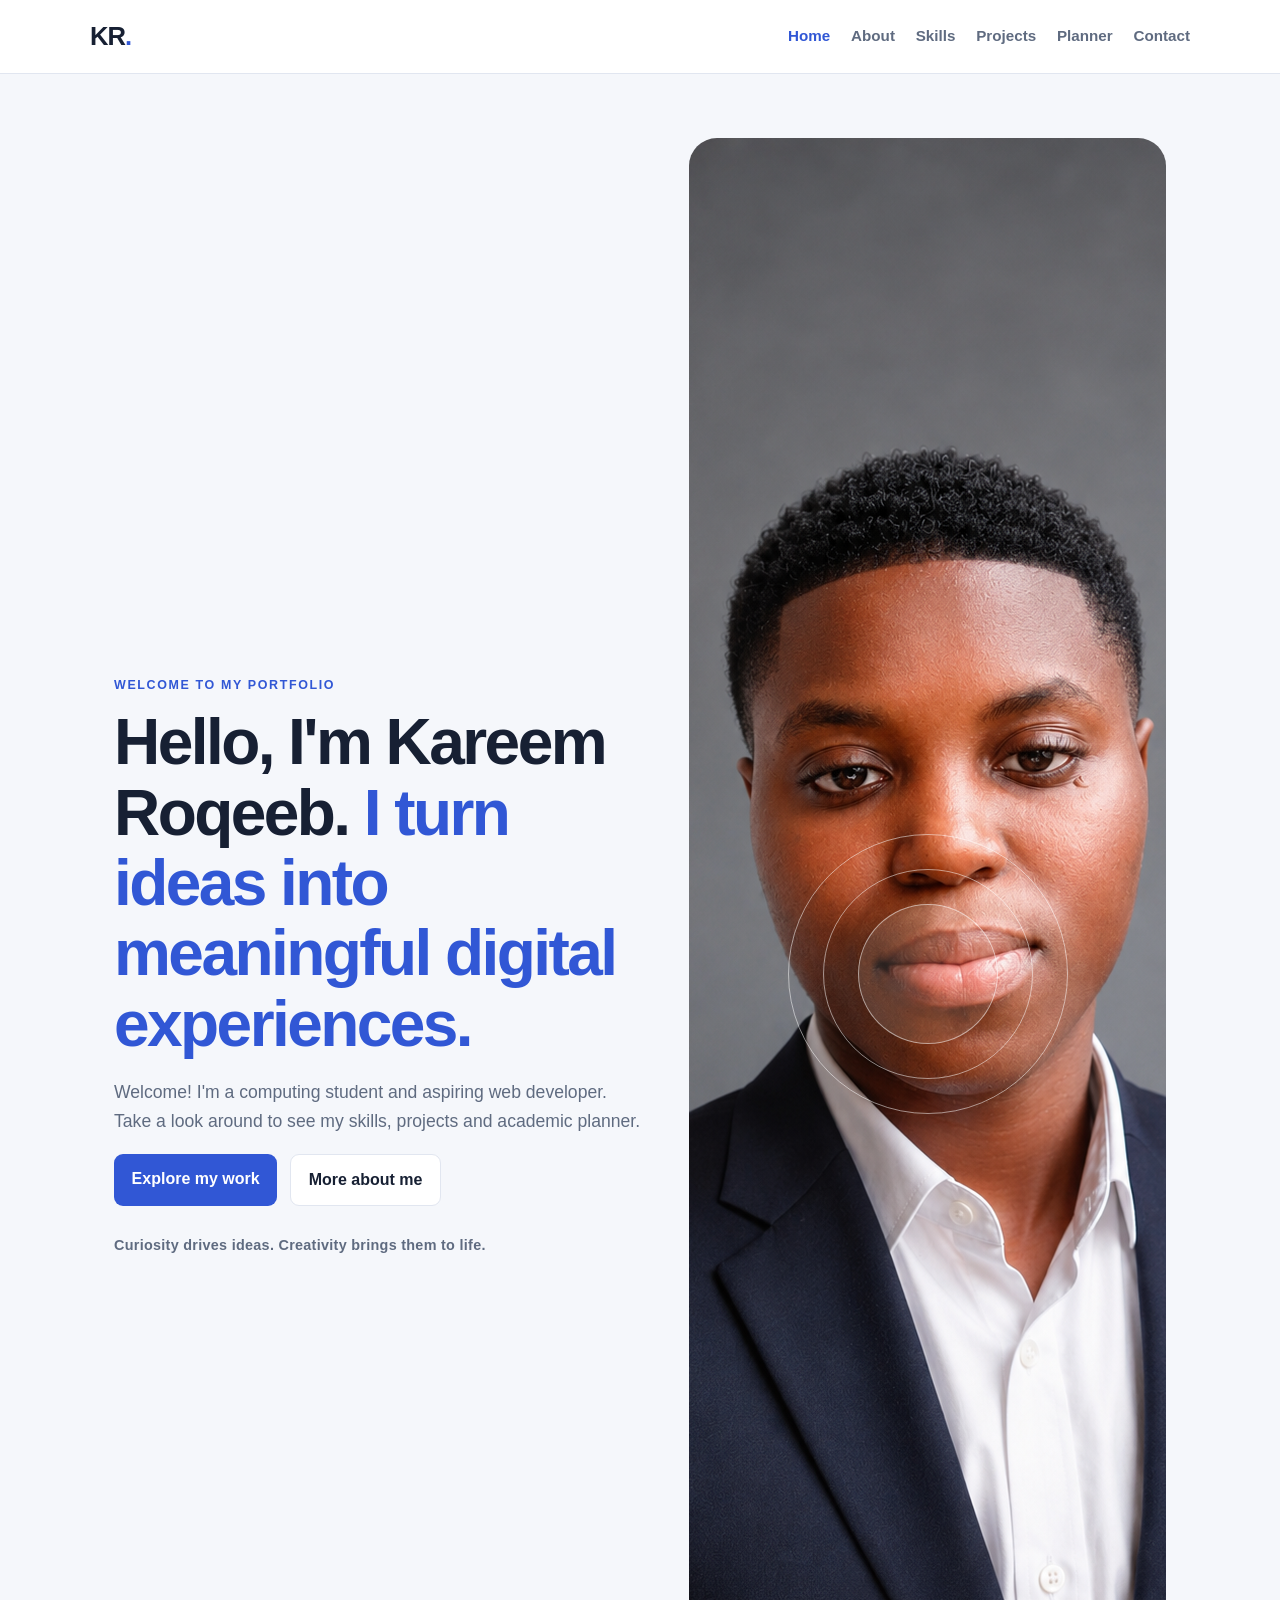
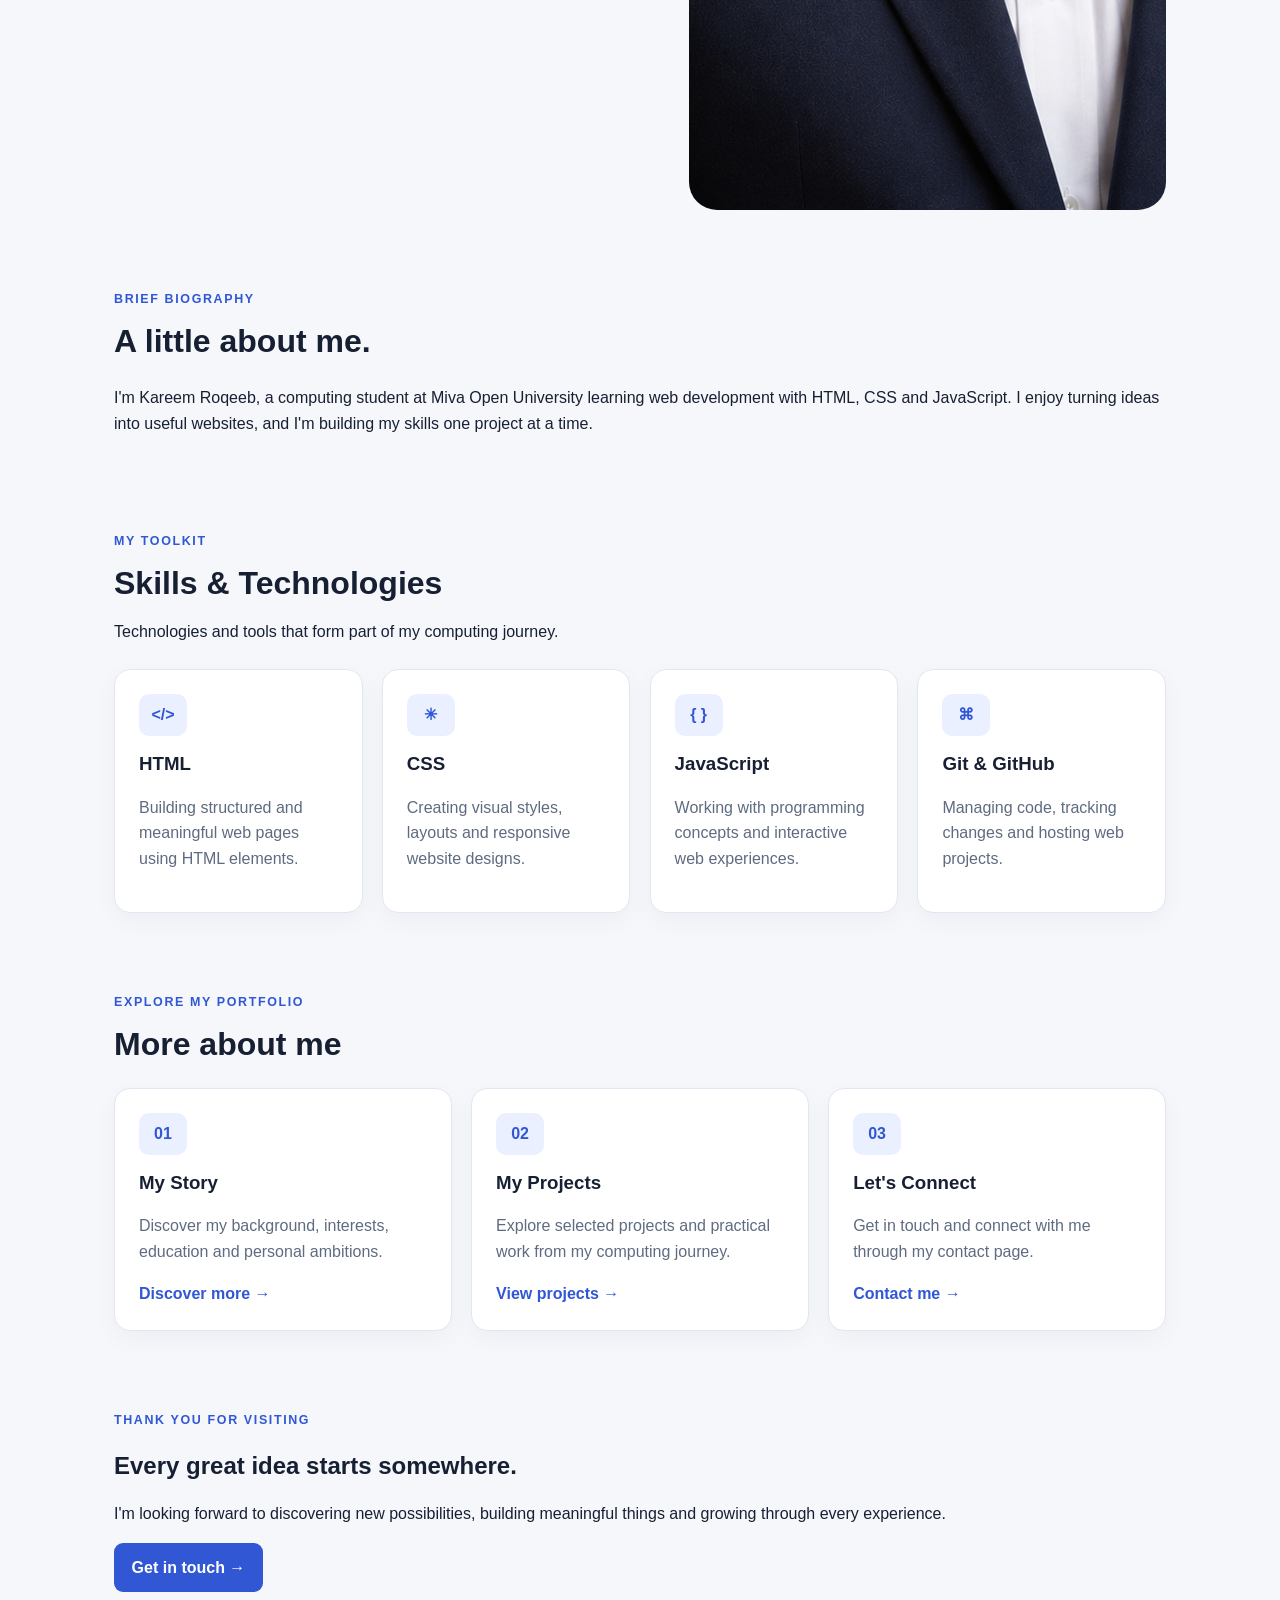
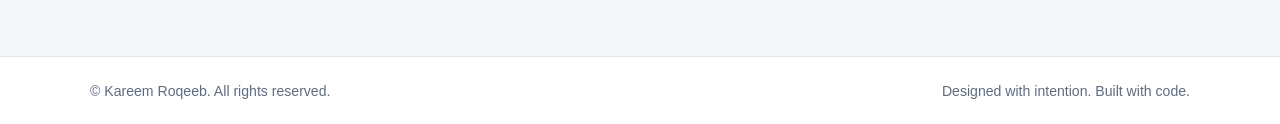
==== index.html @ 52f28220 "Update index.html" ====
<!DOCTYPE html>
<html lang="en">
<head>
  <meta charset="UTF-8">
  <meta name="viewport" content="width=device-width, initial-scale=1.0">

  <meta name="description" content="The personal portfolio of Kareem Roqeeb, a computing student and aspiring web developer.">

  <title>Kareem Roqeeb | Web Developer Portfolio</title>

  <link rel="stylesheet" href="styles.css">
  <script src="script.js" defer></script>
</head>

<body>

  <!-- HEADER -->
  <header class="site-header">
    <a class="logo" href="index.html">KR<span>.</span></a>

    <button class="menu-toggle"
      aria-label="Toggle navigation"
      aria-expanded="false">
      ☰
    </button>

    <nav class="nav-links" aria-label="Main navigation">
      <a class="active" href="index.html">Home</a>
      <a href="about.html">About</a>
      <a href="#skills">Skills</a>
      <a href="projects.html">Projects</a>
      <a href="planner.html">Planner</a>
      <a href="contact.html">Contact</a>
    </nav>
  </header>


  <main>

    <!-- HERO SECTION: name, photo, welcome message -->
    <section class="hero">

      <div class="hero-content">
        <p class="eyebrow">WELCOME TO MY PORTFOLIO</p>

        <h1>
          Hello, I'm Kareem Roqeeb.
          <span>I turn ideas into meaningful digital experiences.</span>
        </h1>

        <p class="hero-copy">
          Welcome! I'm a computing student and aspiring web developer.
          Take a look around to see my skills, projects and academic planner.
        </p>

        <div class="button-row">
          <a class="button primary" href="projects.html">
            Explore my work
          </a>

          <a class="button secondary" href="about.html">
            More about me
          </a>
        </div>

        <p class="hero-tagline">
          Curiosity drives ideas. Creativity brings them to life.
        </p>
      </div>

      <div class="hero-visual">
        <div class="visual-circle circle-one" aria-hidden="true"></div>
        <div class="visual-circle circle-two" aria-hidden="true"></div>
        <div class="visual-circle circle-three" aria-hidden="true"></div>

        <img class="hero-photo" src="profile.png"
             alt="Portrait of Kareem Roqeeb">
      </div>

    </section>


    <!-- BRIEF BIOGRAPHY -->
    <section class="section introduction" id="bio">
      <div class="section-heading">
        <p class="eyebrow">BRIEF BIOGRAPHY</p>
        <h2>A little about me.</h2>
      </div>

      <p class="intro-copy">
        I'm Kareem Roqeeb, a computing student at Miva Open University
        learning web development with HTML, CSS and JavaScript. I enjoy
        turning ideas into useful websites, and I'm building my skills
        one project at a time.
      </p>
    </section>


    <!-- SKILLS SECTION -->
    <section class="section" id="skills">

      <div class="section-heading">
        <p class="eyebrow">MY TOOLKIT</p>
        <h2>Skills &amp; Technologies</h2>
        <p>
          Technologies and tools that form part of my
          computing journey.
        </p>
      </div>

      <div class="card-grid">

        <article class="card skill-card">
          <div class="card-icon">&lt;/&gt;</div>
          <h3>HTML</h3>
          <p>
            Building structured and meaningful web pages
            using HTML elements.
          </p>
        </article>

        <article class="card skill-card">
          <div class="card-icon">✳</div>
          <h3>CSS</h3>
          <p>
            Creating visual styles, layouts and responsive
            website designs.
          </p>
        </article>

        <article class="card skill-card">
          <div class="card-icon">{ }</div>
          <h3>JavaScript</h3>
          <p>
            Working with programming concepts and
            interactive web experiences.
          </p>
        </article>

        <article class="card skill-card">
          <div class="card-icon">⌘</div>
          <h3>Git &amp; GitHub</h3>
          <p>
            Managing code, tracking changes and
            hosting web projects.
          </p>
        </article>

      </div>

    </section>


    <!-- EXPLORE SECTION -->
    <section class="section">

      <div class="section-heading">
        <p class="eyebrow">EXPLORE MY PORTFOLIO</p>
        <h2>More about me</h2>
      </div>

      <div class="card-grid">

        <article class="card">
          <div class="card-icon">01</div>
          <h3>My Story</h3>
          <p>
            Discover my background, interests, education
            and personal ambitions.
          </p>
          <a class="text-link" href="about.html">
            Discover more →
          </a>
        </article>

        <article class="card">
          <div class="card-icon">02</div>
          <h3>My Projects</h3>
          <p>
            Explore selected projects and practical work
            from my computing journey.
          </p>
          <a class="text-link" href="projects.html">
            View projects →
          </a>
        </article>

        <article class="card">
          <div class="card-icon">03</div>
          <h3>Let's Connect</h3>
          <p>
            Get in touch and connect with me through
            my contact page.
          </p>
          <a class="text-link" href="contact.html">
            Contact me →
          </a>
        </article>

      </div>

    </section>


    <!-- CALL TO ACTION -->
    <section class="section closing-section">
      <p class="eyebrow">THANK YOU FOR VISITING</p>
      <h2>Every great idea starts somewhere.</h2>
      <p>
        I'm looking forward to discovering new possibilities,
        building meaningful things and growing through every experience.
      </p>

      <a class="button primary" href="contact.html">
        Get in touch →
      </a>
    </section>

  </main>


  <!-- FOOTER -->
  <footer class="site-footer">
    <p>
      © <span class="year"></span> Kareem Roqeeb.
      All rights reserved.
    </p>

    <p>Designed with intention. Built with code.</p>
  </footer>

</body>
</html>
---- styles.css ----
/* =================================
   COLOUR SETTINGS
================================= */

:root {
  --background: #f5f7fb;
  --surface: #ffffff;
  --text: #172033;
  --muted: #5f6b80;
  --accent: #3157d5;
  --accent-dark: #2342aa;
  --border: #e1e6f0;
  --soft-blue: #eaf0ff;
}

/* =================================
   GENERAL SETTINGS
================================= */

* {
  box-sizing: border-box;
}

html {
  scroll-behavior: smooth;
}

body {
  margin: 0;
  font-family: Arial, Helvetica, sans-serif;
  color: var(--text);
  background: var(--background);
  line-height: 1.6;
}

a {
  color: inherit;
}

/* =================================
   HEADER AND NAVIGATION
================================= */

.site-header {
  display: flex;
  align-items: center;
  justify-content: space-between;
  gap: 1rem;
  padding: 1rem max(5%, calc((100% - 1100px) / 2));
  background: var(--surface);
  border-bottom: 1px solid var(--border);
}

.logo {
  font-size: 1.6rem;
  font-weight: 800;
  text-decoration: none;
  letter-spacing: -1px;
}

.logo span,
.hero h1 span,
.about-hero h1 span,
.page-intro h1 span {
  color: var(--accent);
}
.nav-links {
  display: flex;
  gap: 1.3rem;
  align-items: center;
}

.nav-links a {
  text-decoration: none;
  color: var(--muted);
  font-weight: 700;
  font-size: .95rem;
}

.nav-links a:hover,
.nav-links a.active {
  color: var(--accent);
}

.menu-toggle {
  display: none;
  border: 1px solid var(--border);
  border-radius: 8px;
  background: white;
  padding: .45rem .7rem;
  font-size: 1.2rem;
}

/* =================================
   HEADINGS AND INTRODUCTIONS
================================= */

.hero,
.page-intro {
  max-width: 1100px;
  margin: 0 auto;
  padding: 5rem 1.5rem 3.5rem;
}

.hero {
  min-height: 560px;
  display: grid;
  grid-template-columns: 1.05fr 0.95fr;
  align-items: center;
  gap: 3rem;
  padding-top: 4rem;
  padding-bottom: 4rem;
}

.hero-content {
  max-width: 590px;
}

.hero h1 {
  max-width: 650px;
}

.eyebrow {
  color: var(--accent);
  font-weight: 800;
  letter-spacing: .13em;
  font-size: .78rem;
  margin: 0 0 .7rem;
}

h1 {
  font-size: clamp(2.3rem, 6vw, 4rem);
  line-height: 1.1;
  letter-spacing: -.04em;
  margin: 0 0 1.2rem;
}

h2 {
  line-height: 1.25;
}

.hero-copy,
.page-intro > p:last-child {
  color: var(--muted);
  max-width: 650px;
  font-size: 1.1rem;
}

.hero-tagline {
  margin-top: 1.8rem;
  color: var(--muted);
  font-size: .9rem;
  font-weight: 700;
  letter-spacing: .02em;
}

/* =================================
   BUTTONS
================================= */

.button-row {
  display: flex;
  gap: .8rem;
  flex-wrap: wrap;
  margin-top: 1.2rem;
}

.button {
  display: inline-block;
  padding: .75rem 1.1rem;
  border-radius: 9px;
  text-decoration: none;
  font-weight: 700;
}

.button.primary {
  background: var(--accent);
  color: white;
  border: none;
}

.button.primary:hover {
  background: var(--accent-dark);
}

.button.secondary {
  border: 1px solid var(--border);
  background: white;
}

/* =================================
   GENERAL SECTIONS AND CARDS
================================= */

.section {
  max-width: 1100px;
  margin: 0 auto;
  padding: 1rem 1.5rem 4rem;
}

.section-heading {
  margin-bottom: 1.5rem;
}

.section-heading h2 {
  font-size: 2rem;
  margin: 0;
}

.card-grid {
  display: grid;
  grid-template-columns: repeat(auto-fit, minmax(220px, 1fr));
  gap: 1.2rem;
}

.card,
.content-panel {
  background: var(--surface);
  border: 1px solid var(--border);
  border-radius: 16px;
  padding: 1.5rem;
  box-shadow: 0 8px 24px rgba(23, 32, 51, .04);
}

.card {
  transition: transform .25s ease, box-shadow .25s ease;
}

.card:hover {
  transform: translateY(-5px);
  box-shadow: 0 14px 32px rgba(23, 32, 51, .09);
}

.card h2,
.card h3 {
  margin: .8rem 0 .5rem;
  color: var(--text);
}

.card p,
.content-panel p {
  color: var(--muted);
}

.card-icon {
  display: inline-flex;
  min-width: 48px;
  min-height: 42px;
  align-items: center;
  justify-content: center;
  padding: .4rem;
  border-radius: 10px;
  background: var(--soft-blue);
  color: var(--accent);
  font-weight: 800;
}

.text-link {
  color: var(--accent);
  font-weight: 800;
  text-decoration: none;
}

.text-link:hover {
  text-decoration: underline;
}

.tag {
  display: inline-block;
  margin-top: .4rem;
  padding: .25rem .6rem;
  background: var(--soft-blue);
  color: var(--accent-dark);
  border-radius: 100px;
  font-size: .8rem;
  font-weight: 700;
}

/* =================================
   PAGE CONTENT
================================= */

.page-main {
  max-width: 1100px;
  margin: 0 auto;
  padding: 0 1.5rem 4rem;
}

.page-intro {
  padding-left: 0;
  padding-right: 0;
}

.content-panel h2:not(:first-child) {
  margin-top: 2rem;
}

.note {
  color: var(--muted);
  font-size: .92rem;
  margin-top: 1.5rem;
}

/* =================================
   HOMEPAGE HERO ARTWORK
================================= */

.hero-visual {
  min-height: 380px;
  border-radius: 28px;
  background:
    radial-gradient(circle at 70% 30%, #ffffff 0 8%, transparent 9%),
    linear-gradient(145deg, #eaf0ff, #cbd9ff 55%, #3157d5);
  display: flex;
  align-items: center;
  justify-content: center;
  position: relative;
  overflow: hidden;
}

.visual-content {
  position: relative;
  z-index: 2;
  text-align: center;
  color: white;
}

.visual-symbol {
  display: block;
  font-size: 5rem;
  font-weight: 800;
  letter-spacing: -.1em;
}

.visual-content p {
  font-weight: 700;
}

.visual-circle {
  position: absolute;
  border-radius: 50%;
  border: 1px solid rgba(255,255,255,.5);
  animation: circle-pulse 6s ease-in-out infinite;
}

.circle-one {
  width: 280px;
  height: 280px;
}

.circle-two {
  width: 210px;
  height: 210px;
}

.circle-three {
  width: 140px;
  height: 140px;
  background: rgba(255,255,255,.12);
}
/* =================================
   ABOUT PAGE
================================= */

.about-page {
  max-width: 1100px;
  margin: 0 auto;
  padding: 0 1.5rem 4rem;
}

.about-hero {
  display: grid;
  grid-template-columns: 1.1fr .9fr;
  align-items: center;
  gap: 4rem;
  padding: 5rem 0;
}

.about-hero-content {
  max-width: 600px;
}

.about-intro {
  color: var(--muted);
  font-size: 1.1rem;
  margin-bottom: 1.5rem;
}

.about-photo {
  text-align: center;
}

.profile-photo {
  display: block;
  width: 250px;
  height: 310px;
  max-width: 100%;
  object-fit: cover;
  object-position: center 30%;
  border-radius: 130px 130px 18px 18px;
  border: 4px solid white;
  box-shadow: 0 15px 35px rgba(23, 32, 51, .12);
  margin: 0 auto;
  transition: transform .25s ease;
}

.profile-photo:hover {
  transform: translateY(-5px);
}

.photo-caption {
  margin-top: 1rem;
  color: var(--muted);
  font-size: .9rem;
}

.about-story {
  padding-left: 0;
  padding-right: 0;
}

.about-heading {
  max-width: 650px;
  margin-bottom: 2rem;
}

.about-heading h2 {
  font-size: 2rem;
}

.about-text {
  max-width: 800px;
}

.about-text p {
  color: var(--muted);
  margin-bottom: 1.2rem;
}

.about-values {
  display: grid;
  grid-template-columns: repeat(3, minmax(0, 1fr));
  gap: 1.2rem;
}

.value-card {
  padding: 1.5rem;
  border: 1px solid var(--border);
  border-radius: 16px;
  background: var(--surface);
}

.value-card > span {
  color: var(--accent);
  font-weight: 800;
}

.value-card p {
  color: var(--muted);
}

.about-cta {
  margin-top: 3rem;
  padding: 3rem 2rem;
  text-align: center;
  border-radius: 20px;
  background: var(--soft-blue);
}

.about-cta p:not(.eyebrow) {
  color: var(--muted);
}

/* =================================
   CONTACT FORM BOX
================================= */

.content-panel {
  max-width: 700px;
  width: 100%;
  margin: 0 auto 4rem;
  padding: 2.5rem;
  background: var(--surface);
  border: 1px solid var(--border);
  border-radius: 20px;
  box-shadow: 0 12px 35px rgba(23, 32, 51, .07);
}

.content-panel h2 {
  margin-top: 0;
  margin-bottom: .5rem;
  font-size: 1.7rem;
}

.content-panel > p {
  margin-bottom: 2rem;
}

.content-panel form {
  display: flex;
  flex-direction: column;
  gap: .8rem;
}

.content-panel label {
  display: block;
  font-weight: 700;
  color: var(--text);
  margin-top: .5rem;
}

.content-panel input:not([type="hidden"]),
.content-panel textarea {
  display: block;
  width: 100%;
  padding: 1rem;
  border: 1px solid var(--border);
  border-radius: 10px;
  background: var(--background);
  color: var(--text);
  font-family: inherit;
  font-size: 1rem;
  outline: none;
  transition: border-color .2s ease, box-shadow .2s ease;
}

.content-panel input:focus,
.content-panel textarea:focus {
  border-color: var(--accent);
  box-shadow: 0 0 0 3px rgba(49, 87, 213, .12);
}

.content-panel input::placeholder,
.content-panel textarea::placeholder {
  color: #8993a5;
}

.content-panel textarea {
  min-height: 160px;
  resize: vertical;
}

.content-panel form button {
  align-self: flex-start;
  margin-top: 1rem;
  padding: .9rem 1.5rem;
  cursor: pointer;
  font-family: inherit;
  font-size: 1rem;
}

/* =================================
   FOOTER
================================= */

.site-footer {
  display: flex;
  justify-content: space-between;
  gap: 1rem;
  flex-wrap: wrap;
  padding: 1.2rem max(5%, calc((100% - 1100px) / 2));
  background: var(--surface);
  border-top: 1px solid var(--border);
  color: var(--muted);
  font-size: .88rem;
}

.site-footer p {
  margin: .2rem 0;
}

/* =================================
   MOBILE RESPONSIVENESS
================================= */

@media (max-width: 700px) {

  .site-header {
    position: relative;
    flex-wrap: wrap;
  }

  .menu-toggle {
    display: block;
  }

  .nav-links {
    display: none;
    width: 100%;
    flex-direction: column;
    align-items: flex-start;
    gap: .8rem;
    padding: .7rem 0 .3rem;
  }

  .nav-links.open {
    display: flex;
  }

  .hero,
  .page-intro {
    padding-top: 3.5rem;
  }

  .hero,
  .about-hero {
    grid-template-columns: 1fr;
    gap: 2rem;
    min-height: auto;
  }

  .hero-visual {
    min-height: 280px;
  }

  .card-grid {
    grid-template-columns: 1fr;
  }

  .about-hero {
    padding: 3rem 0;
  }

  .profile-photo {
    width: 220px;
    height: 275px;
  }

  .about-values {
    grid-template-columns: 1fr;
  }

  .about-cta {
    padding: 2rem 1.2rem;
  }

  .content-panel {
    padding: 1.5rem;
    margin-bottom: 3rem;
  }

  .site-footer {
    flex-direction: column;
  }
}

/* =================================
   ACCESSIBILITY
================================= */

@media (prefers-reduced-motion: reduce) {
  html {
    scroll-behavior: auto;
  }

  *,
  *::before,
  *::after {
    animation-duration: .01ms !important;
    transition-duration: .01ms !important;
  }
}

/* =================================
   HERO ARTWORK ANIMATION
================================= */

@keyframes circle-pulse {
  0%, 100% {
    transform: scale(1);
  }

  50% {
    transform: scale(1.08);
  }
}

/* =================================
   ACADEMIC PLANNER
================================= */

.planner-section {
  padding-top: 2rem;
}

.planner-container {
  max-width: 800px;
  margin: 0 auto;
  padding: 2rem;
  background: var(--surface);
  border: 1px solid var(--border);
  border-radius: 18px;
  box-shadow: 0 10px 30px rgba(23, 32, 51, 0.05);
}

#task-form {
  display: flex;
  flex-direction: column;
  gap: 1rem;
}

#task-form label {
  font-weight: 700;
  color: var(--text);
}

#task-input {
  width: 100%;
  padding: 1rem;
  border: 1px solid var(--border);
  border-radius: 10px;
  background: var(--background);
  color: var(--text);
  font-family: inherit;
  font-size: 1rem;
  outline: none;
  transition: border-color .2s ease, box-shadow .2s ease;
}

#task-input:focus {
  border-color: var(--accent);
  box-shadow: 0 0 0 3px rgba(49, 87, 213, .12);
}

#task-form button {
  align-self: flex-start;
  cursor: pointer;
  font-family: inherit;
  font-size: 1rem;
}

.task-list-container {
  margin-top: 2.5rem;
}

.task-list-container h3 {
  margin-bottom: 1rem;
  color: var(--text);
}

#task-list {
  list-style: none;
  padding: 0;
  margin: 0;
}

#empty-message {
  color: var(--muted);
  font-size: .95rem;
}

/* PLANNER MOBILE RESPONSIVENESS */

@media (max-width: 700px) {

  .planner-container {
    padding: 1.25rem;
  }

  #task-form button {
    width: 100%;
  }

}
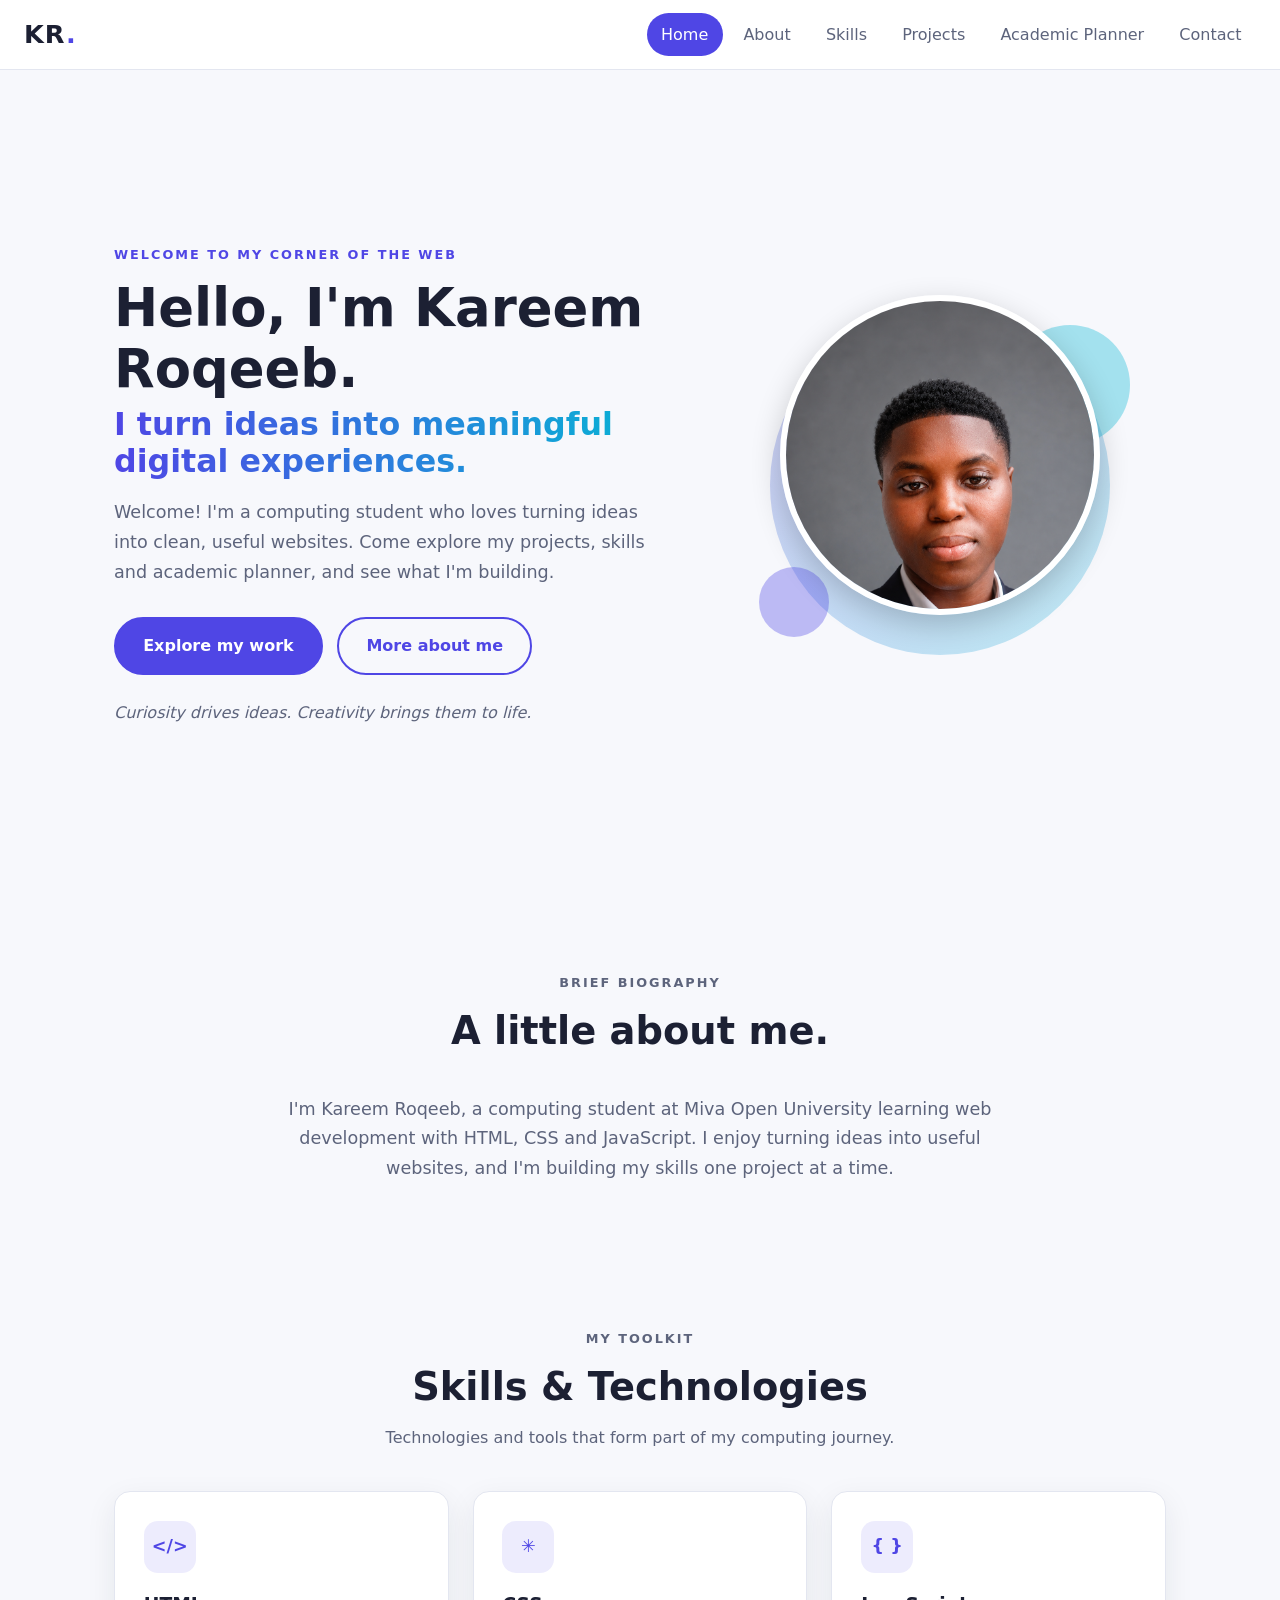
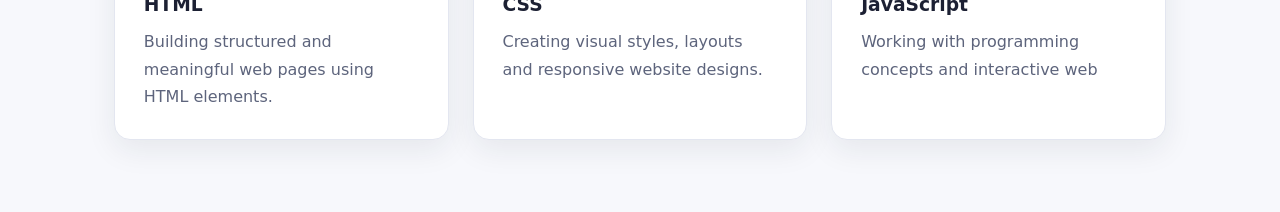
==== commit e27f13e1: "Update index.html" ====
--- a/index.html
+++ b/index.html
@@ -4,11 +4,11 @@
   <meta charset="UTF-8">
   <meta name="viewport" content="width=device-width, initial-scale=1.0">
 
-  <meta name="description" content="The personal portfolio of Kareem Roqeeb, a computing student and aspiring web developer.">
+  <meta name="description" content="The personal portfolio of Kareem Roqeeb, a computing student and web developer.">
 
   <title>Kareem Roqeeb | Web Developer Portfolio</title>
 
-  <link rel="stylesheet" href="styles.css">
+  <link rel="stylesheet" href="styles.css?v=4">
   <script src="script.js" defer></script>
 </head>
 
@@ -29,7 +29,7 @@
       <a href="about.html">About</a>
       <a href="#skills">Skills</a>
       <a href="projects.html">Projects</a>
-      <a href="planner.html">Planner</a>
+      <a href="planner.html">Academic Planner</a>
       <a href="contact.html">Contact</a>
     </nav>
   </header>
@@ -41,7 +41,7 @@
     <section class="hero">
 
       <div class="hero-content">
-        <p class="eyebrow">WELCOME TO MY PORTFOLIO</p>
+        <p class="eyebrow">WELCOME TO MY CORNER OF THE WEB</p>
 
         <h1>
           Hello, I'm Kareem Roqeeb.
@@ -49,8 +49,9 @@
         </h1>
 
         <p class="hero-copy">
-          Welcome! I'm a computing student and aspiring web developer.
-          Take a look around to see my skills, projects and academic planner.
+          Welcome! I'm a computing student who loves turning ideas into
+          clean, useful websites. Come explore my projects, skills and
+          academic planner, and see what I'm building.
         </p>
 
         <div class="button-row">
@@ -133,101 +134,4 @@
           <h3>JavaScript</h3>
           <p>
             Working with programming concepts and
-            interactive web experiences.
-          </p>
-        </article>
-
-        <article class="card skill-card">
-          <div class="card-icon">⌘</div>
-          <h3>Git &amp; GitHub</h3>
-          <p>
-            Managing code, tracking changes and
-            hosting web projects.
-          </p>
-        </article>
-
-      </div>
-
-    </section>
-
-
-    <!-- EXPLORE SECTION -->
-    <section class="section">
-
-      <div class="section-heading">
-        <p class="eyebrow">EXPLORE MY PORTFOLIO</p>
-        <h2>More about me</h2>
-      </div>
-
-      <div class="card-grid">
-
-        <article class="card">
-          <div class="card-icon">01</div>
-          <h3>My Story</h3>
-          <p>
-            Discover my background, interests, education
-            and personal ambitions.
-          </p>
-          <a class="text-link" href="about.html">
-            Discover more →
-          </a>
-        </article>
-
-        <article class="card">
-          <div class="card-icon">02</div>
-          <h3>My Projects</h3>
-          <p>
-            Explore selected projects and practical work
-            from my computing journey.
-          </p>
-          <a class="text-link" href="projects.html">
-            View projects →
-          </a>
-        </article>
-
-        <article class="card">
-          <div class="card-icon">03</div>
-          <h3>Let's Connect</h3>
-          <p>
-            Get in touch and connect with me through
-            my contact page.
-          </p>
-          <a class="text-link" href="contact.html">
-            Contact me →
-          </a>
-        </article>
-
-      </div>
-
-    </section>
-
-
-    <!-- CALL TO ACTION -->
-    <section class="section closing-section">
-      <p class="eyebrow">THANK YOU FOR VISITING</p>
-      <h2>Every great idea starts somewhere.</h2>
-      <p>
-        I'm looking forward to discovering new possibilities,
-        building meaningful things and growing through every experience.
-      </p>
-
-      <a class="button primary" href="contact.html">
-        Get in touch →
-      </a>
-    </section>
-
-  </main>
-
-
-  <!-- FOOTER -->
-  <footer class="site-footer">
-    <p>
-      © <span class="year"></span> Kareem Roqeeb.
-      All rights reserved.
-    </p>
-
-    <p>Designed with intention. Built with code.</p>
-  </footer>
-
-</body>
-</html>
+            interactive web
--- a/styles.css
+++ b/styles.css
@@ -1,764 +1,807 @@
-/* =================================
-   COLOUR SETTINGS
-================================= */
-
+/* =========================================================
+   Kareem Roqeeb | Portfolio  -  styles.css  (entire file)
+   Pages: index, about, projects (+ generic form styles for
+   planner and contact)
+   ========================================================= */
+
+/* ---------- 1. Variables & reset ---------- */
 :root {
-  --background: #f5f7fb;
+  --bg: #f7f8fc;
   --surface: #ffffff;
-  --text: #172033;
-  --muted: #5f6b80;
-  --accent: #3157d5;
-  --accent-dark: #2342aa;
-  --border: #e1e6f0;
-  --soft-blue: #eaf0ff;
-}
-
-/* =================================
-   GENERAL SETTINGS
-================================= */
-
-* {
+  --text: #1c2033;
+  --muted: #5d647c;
+  --primary: #4f46e5;
+  --primary-dark: #3730a3;
+  --accent: #06b6d4;
+  --border: #e3e6f0;
+  --radius: 16px;
+  --shadow: 0 10px 30px rgba(28, 32, 51, 0.08);
+  --max-width: 1100px;
+  --header-height: 70px;
+}
+
+*,
+*::before,
+*::after {
   box-sizing: border-box;
+  margin: 0;
+  padding: 0;
 }
 
 html {
   scroll-behavior: smooth;
+  scroll-padding-top: var(--header-height);
 }
 
 body {
-  margin: 0;
-  font-family: Arial, Helvetica, sans-serif;
+  font-family: "Segoe UI", system-ui, -apple-system, Roboto, Arial, sans-serif;
+  background: var(--bg);
   color: var(--text);
-  background: var(--background);
-  line-height: 1.6;
+  line-height: 1.7;
+}
+
+img,
+video {
+  max-width: 100%;
+  display: block;
 }
 
 a {
   color: inherit;
-}
-
-/* =================================
-   HEADER AND NAVIGATION
-================================= */
-
+  text-decoration: none;
+}
+
+ul {
+  list-style: none;
+}
+
+/* ---------- 2. Header & navigation ---------- */
 .site-header {
+  position: sticky;
+  top: 0;
+  z-index: 100;
+  height: var(--header-height);
   display: flex;
   align-items: center;
   justify-content: space-between;
-  gap: 1rem;
-  padding: 1rem max(5%, calc((100% - 1100px) / 2));
-  background: var(--surface);
+  padding: 0 1.5rem;
+  background: rgba(255, 255, 255, 0.92);
+  backdrop-filter: blur(8px);
   border-bottom: 1px solid var(--border);
 }
 
 .logo {
   font-size: 1.6rem;
   font-weight: 800;
-  text-decoration: none;
-  letter-spacing: -1px;
-}
-
-.logo span,
-.hero h1 span,
-.about-hero h1 span,
-.page-intro h1 span {
-  color: var(--accent);
-}
+  letter-spacing: 1px;
+}
+
+.logo span {
+  color: var(--primary);
+}
+
 .nav-links {
   display: flex;
-  gap: 1.3rem;
-  align-items: center;
+  gap: 0.4rem;
 }
 
 .nav-links a {
-  text-decoration: none;
-  color: var(--muted);
-  font-weight: 700;
-  font-size: .95rem;
-}
-
-.nav-links a:hover,
+  position: relative;
+  padding: 0.5rem 0.9rem;
+  border-radius: 999px;
+  font-weight: 500;
+  white-space: nowrap;
+  color: var(--muted);
+  transition: color 0.3s ease, background 0.3s ease;
+}
+
+.nav-links a:hover {
+  color: var(--primary);
+  background: rgba(79, 70, 229, 0.08);
+}
+
 .nav-links a.active {
-  color: var(--accent);
+  color: #fff;
+  background: var(--primary);
 }
 
 .menu-toggle {
   display: none;
+  background: none;
   border: 1px solid var(--border);
   border-radius: 8px;
-  background: white;
-  padding: .45rem .7rem;
-  font-size: 1.2rem;
-}
-
-/* =================================
-   HEADINGS AND INTRODUCTIONS
-================================= */
-
-.hero,
-.page-intro {
-  max-width: 1100px;
-  margin: 0 auto;
-  padding: 5rem 1.5rem 3.5rem;
-}
-
-.hero {
-  min-height: 560px;
-  display: grid;
-  grid-template-columns: 1.05fr 0.95fr;
-  align-items: center;
-  gap: 3rem;
-  padding-top: 4rem;
-  padding-bottom: 4rem;
-}
-
-.hero-content {
-  max-width: 590px;
-}
-
-.hero h1 {
-  max-width: 650px;
-}
-
+  font-size: 1.4rem;
+  padding: 0.2rem 0.7rem;
+  cursor: pointer;
+  color: var(--text);
+}
+
+/* ---------- 3. Shared elements ---------- */
 .eyebrow {
-  color: var(--accent);
-  font-weight: 800;
-  letter-spacing: .13em;
-  font-size: .78rem;
-  margin: 0 0 .7rem;
-}
-
-h1 {
-  font-size: clamp(2.3rem, 6vw, 4rem);
-  line-height: 1.1;
-  letter-spacing: -.04em;
-  margin: 0 0 1.2rem;
-}
-
-h2 {
+  font-size: 0.8rem;
+  font-weight: 700;
+  letter-spacing: 2px;
+  color: var(--primary);
+  margin-bottom: 0.8rem;
+}
+
+.section {
+  max-width: var(--max-width);
+  margin: 0 auto;
+  padding: 4.5rem 1.5rem;
+}
+
+.section-heading,
+.about-heading {
+  text-align: center;
+  max-width: 700px;
+  margin: 0 auto 2.5rem;
+}
+
+.section-heading h2,
+.about-heading h2,
+.closing-section h2,
+.about-cta h2 {
+  font-size: clamp(1.7rem, 3.5vw, 2.4rem);
   line-height: 1.25;
-}
-
-.hero-copy,
-.page-intro > p:last-child {
-  color: var(--muted);
-  max-width: 650px;
-  font-size: 1.1rem;
-}
-
-.hero-tagline {
-  margin-top: 1.8rem;
-  color: var(--muted);
-  font-size: .9rem;
-  font-weight: 700;
-  letter-spacing: .02em;
-}
-
-/* =================================
-   BUTTONS
-================================= */
-
+  margin-bottom: 0.8rem;
+}
+
+.section-heading p {
+  color: var(--muted);
+}
+
+/* Buttons */
 .button-row {
   display: flex;
-  gap: .8rem;
   flex-wrap: wrap;
-  margin-top: 1.2rem;
+  gap: 0.9rem;
+  margin: 1.8rem 0 1.5rem;
 }
 
 .button {
   display: inline-block;
-  padding: .75rem 1.1rem;
-  border-radius: 9px;
-  text-decoration: none;
-  font-weight: 700;
+  padding: 0.85rem 1.7rem;
+  border-radius: 999px;
+  font-weight: 600;
+  border: 2px solid var(--primary);
+  cursor: pointer;
+  transition: transform 0.3s ease, box-shadow 0.3s ease,
+              background 0.3s ease, color 0.3s ease;
 }
 
 .button.primary {
-  background: var(--accent);
-  color: white;
-  border: none;
+  background: var(--primary);
+  color: #fff;
 }
 
 .button.primary:hover {
-  background: var(--accent-dark);
+  background: var(--primary-dark);
+  border-color: var(--primary-dark);
+  transform: translateY(-3px);
+  box-shadow: 0 8px 20px rgba(79, 70, 229, 0.3);
 }
 
 .button.secondary {
-  border: 1px solid var(--border);
-  background: white;
-}
-
-/* =================================
-   GENERAL SECTIONS AND CARDS
-================================= */
-
-.section {
-  max-width: 1100px;
-  margin: 0 auto;
-  padding: 1rem 1.5rem 4rem;
-}
-
-.section-heading {
-  margin-bottom: 1.5rem;
-}
-
-.section-heading h2 {
-  font-size: 2rem;
-  margin: 0;
-}
-
-.card-grid {
-  display: grid;
-  grid-template-columns: repeat(auto-fit, minmax(220px, 1fr));
-  gap: 1.2rem;
-}
-
-.card,
-.content-panel {
-  background: var(--surface);
-  border: 1px solid var(--border);
-  border-radius: 16px;
-  padding: 1.5rem;
-  box-shadow: 0 8px 24px rgba(23, 32, 51, .04);
-}
-
-.card {
-  transition: transform .25s ease, box-shadow .25s ease;
-}
-
-.card:hover {
-  transform: translateY(-5px);
-  box-shadow: 0 14px 32px rgba(23, 32, 51, .09);
-}
-
-.card h2,
-.card h3 {
-  margin: .8rem 0 .5rem;
-  color: var(--text);
-}
-
-.card p,
-.content-panel p {
-  color: var(--muted);
-}
-
-.card-icon {
-  display: inline-flex;
-  min-width: 48px;
-  min-height: 42px;
+  background: transparent;
+  color: var(--primary);
+}
+
+.button.secondary:hover {
+  background: var(--primary);
+  color: #fff;
+  transform: translateY(-3px);
+}
+
+/* ---------- 4. Homepage hero ---------- */
+.hero {
+  max-width: var(--max-width);
+  margin: 0 auto;
+  min-height: calc(100vh - var(--header-height));
+  padding: 3rem 1.5rem;
+  display: flex;
   align-items: center;
-  justify-content: center;
-  padding: .4rem;
-  border-radius: 10px;
-  background: var(--soft-blue);
-  color: var(--accent);
-  font-weight: 800;
-}
-
-.text-link {
-  color: var(--accent);
-  font-weight: 800;
-  text-decoration: none;
-}
-
-.text-link:hover {
-  text-decoration: underline;
-}
-
-.tag {
-  display: inline-block;
-  margin-top: .4rem;
-  padding: .25rem .6rem;
-  background: var(--soft-blue);
-  color: var(--accent-dark);
-  border-radius: 100px;
-  font-size: .8rem;
-  font-weight: 700;
-}
-
-/* =================================
-   PAGE CONTENT
-================================= */
-
-.page-main {
-  max-width: 1100px;
-  margin: 0 auto;
-  padding: 0 1.5rem 4rem;
-}
-
-.page-intro {
-  padding-left: 0;
-  padding-right: 0;
-}
-
-.content-panel h2:not(:first-child) {
-  margin-top: 2rem;
-}
-
-.note {
-  color: var(--muted);
-  font-size: .92rem;
-  margin-top: 1.5rem;
-}
-
-/* =================================
-   HOMEPAGE HERO ARTWORK
-================================= */
+  justify-content: space-between;
+  gap: 3rem;
+}
+
+.hero-content {
+  flex: 1.1;
+}
+
+.hero h1 {
+  font-size: clamp(2rem, 5vw, 3.3rem);
+  line-height: 1.15;
+  margin-bottom: 1.2rem;
+}
+
+.hero h1 span {
+  display: block;
+  margin-top: 0.4rem;
+  font-size: 0.6em;
+  font-weight: 600;
+  background: linear-gradient(90deg, var(--primary), var(--accent));
+  -webkit-background-clip: text;
+  background-clip: text;
+  color: transparent;
+}
+
+.hero-copy {
+  color: var(--muted);
+  font-size: 1.1rem;
+  max-width: 540px;
+}
+
+.hero-tagline {
+  font-style: italic;
+  color: var(--muted);
+}
 
 .hero-visual {
+  position: relative;
+  flex: 0.9;
   min-height: 380px;
-  border-radius: 28px;
-  background:
-    radial-gradient(circle at 70% 30%, #ffffff 0 8%, transparent 9%),
-    linear-gradient(145deg, #eaf0ff, #cbd9ff 55%, #3157d5);
   display: flex;
   align-items: center;
   justify-content: center;
-  position: relative;
-  overflow: hidden;
-}
-
-.visual-content {
-  position: relative;
-  z-index: 2;
-  text-align: center;
-  color: white;
-}
-
-.visual-symbol {
-  display: block;
-  font-size: 5rem;
-  font-weight: 800;
-  letter-spacing: -.1em;
-}
-
-.visual-content p {
-  font-weight: 700;
 }
 
 .visual-circle {
   position: absolute;
+  z-index: 1;                 /* circles stay behind the photo */
   border-radius: 50%;
-  border: 1px solid rgba(255,255,255,.5);
-  animation: circle-pulse 6s ease-in-out infinite;
+  animation: float 7s ease-in-out infinite;
 }
 
 .circle-one {
-  width: 280px;
-  height: 280px;
+  width: 340px;
+  height: 340px;
+  background: linear-gradient(135deg, rgba(79, 70, 229, 0.25), rgba(6, 182, 212, 0.25));
 }
 
 .circle-two {
-  width: 210px;
-  height: 210px;
+  width: 120px;
+  height: 120px;
+  top: 8%;
+  right: 8%;
+  background: rgba(6, 182, 212, 0.35);
+  animation-delay: -2s;
 }
 
 .circle-three {
-  width: 140px;
-  height: 140px;
-  background: rgba(255,255,255,.12);
-}
-/* =================================
-   ABOUT PAGE
-================================= */
-
-.about-page {
-  max-width: 1100px;
-  margin: 0 auto;
-  padding: 0 1.5rem 4rem;
-}
-
+  width: 70px;
+  height: 70px;
+  bottom: 10%;
+  left: 10%;
+  background: rgba(79, 70, 229, 0.35);
+  animation-delay: -4s;
+}
+
+/* Homepage photo: fixed square, circle crop, face kept in frame */
+.hero-photo {
+  position: relative;
+  z-index: 2;                 /* photo sits in front of the circles */
+  display: block;
+  width: 320px;
+  height: 320px;              /* fixed height stops it stretching tall */
+  max-width: 100%;
+  object-fit: cover;          /* crops instead of stretching */
+  object-position: center 10%;/* lower % shows more of the top (face) */
+  border-radius: 50%;
+  border: 6px solid #fff;
+  box-shadow: 0 10px 30px rgba(0, 0, 0, 0.2);
+  transform: translateY(-30px); /* raises the photo; use 0 to remove */
+  transition: transform 0.4s ease;
+}
+
+.hero-photo:hover {
+  transform: translateY(-30px) scale(1.04);
+}
+
+@keyframes float {
+  0%, 100% { transform: translateY(0); }
+  50%      { transform: translateY(-14px); }
+}
+
+/* ---------- 5. Homepage sections ---------- */
+.introduction {
+  text-align: center;
+}
+
+.intro-copy {
+  max-width: 750px;
+  margin: 0 auto;
+  color: var(--muted);
+  font-size: 1.1rem;
+}
+
+.card-grid {
+  display: grid;
+  grid-template-columns: repeat(auto-fit, minmax(230px, 1fr));
+  gap: 1.5rem;
+}
+
+.card {
+  background: var(--surface);
+  border: 1px solid var(--border);
+  border-radius: var(--radius);
+  padding: 1.8rem;
+  box-shadow: var(--shadow);
+  transition: transform 0.3s ease, box-shadow 0.3s ease;
+}
+
+.card:hover {
+  transform: translateY(-6px);
+  box-shadow: 0 16px 36px rgba(28, 32, 51, 0.14);
+}
+
+.card-icon {
+  width: 52px;
+  height: 52px;
+  display: grid;
+  place-items: center;
+  margin-bottom: 1rem;
+  border-radius: 14px;
+  font-weight: 700;
+  font-size: 1.1rem;
+  color: var(--primary);
+  background: rgba(79, 70, 229, 0.1);
+}
+
+.card h3 {
+  margin-bottom: 0.5rem;
+}
+
+.card p {
+  color: var(--muted);
+}
+
+.text-link {
+  display: inline-block;
+  margin-top: 1rem;
+  font-weight: 600;
+  color: var(--primary);
+  transition: transform 0.3s ease;
+}
+
+.text-link:hover {
+  transform: translateX(5px);
+}
+
+.closing-section,
+.about-cta {
+  text-align: center;
+  margin: 2rem auto 0;
+  padding: 4.5rem 1.5rem;
+  max-width: var(--max-width);
+  border-radius: var(--radius);
+  background: linear-gradient(135deg, rgba(79, 70, 229, 0.1), rgba(6, 182, 212, 0.1));
+}
+
+.closing-section p,
+.about-cta p {
+  max-width: 600px;
+  margin: 0 auto 1.5rem;
+  color: var(--muted);
+}
+
+/* ---------- 6. About page ---------- */
 .about-hero {
-  display: grid;
-  grid-template-columns: 1.1fr .9fr;
+  max-width: var(--max-width);
+  margin: 0 auto;
+  padding: 4rem 1.5rem 2rem;
+  display: flex;
   align-items: center;
-  gap: 4rem;
-  padding: 5rem 0;
+  justify-content: space-between;
+  gap: 3rem;
 }
 
 .about-hero-content {
-  max-width: 600px;
+  flex: 1.2;
+}
+
+.about-hero h1 {
+  font-size: clamp(2rem, 5vw, 3.2rem);
+  line-height: 1.2;
+  margin-bottom: 1rem;
+}
+
+.about-hero h1 span {
+  background: linear-gradient(90deg, var(--primary), var(--accent));
+  -webkit-background-clip: text;
+  background-clip: text;
+  color: transparent;
 }
 
 .about-intro {
   color: var(--muted);
   font-size: 1.1rem;
+  max-width: 540px;
   margin-bottom: 1.5rem;
 }
 
 .about-photo {
+  flex: 0.8;
   text-align: center;
 }
 
+/* About page photo: fixed square, face kept in frame */
 .profile-photo {
   display: block;
-  width: 250px;
-  height: 310px;
+  width: 320px;
+  height: 320px;
   max-width: 100%;
   object-fit: cover;
-  object-position: center 30%;
-  border-radius: 130px 130px 18px 18px;
-  border: 4px solid white;
-  box-shadow: 0 15px 35px rgba(23, 32, 51, .12);
-  margin: 0 auto;
-  transition: transform .25s ease;
+  object-position: center 10%;
+  margin: 0 auto;
+  border-radius: 50%;         /* change to 24px for rounded corners */
+  border: 6px solid #fff;
+  box-shadow: var(--shadow);
+  transition: transform 0.4s ease;
 }
 
 .profile-photo:hover {
-  transform: translateY(-5px);
+  transform: rotate(-2deg) scale(1.03);
 }
 
 .photo-caption {
-  margin-top: 1rem;
-  color: var(--muted);
-  font-size: .9rem;
-}
-
-.about-story {
-  padding-left: 0;
-  padding-right: 0;
-}
-
-.about-heading {
-  max-width: 650px;
-  margin-bottom: 2rem;
-}
-
-.about-heading h2 {
-  font-size: 2rem;
+  margin-top: 0.8rem;
+  font-style: italic;
+  color: var(--muted);
 }
 
 .about-text {
-  max-width: 800px;
+  max-width: 760px;
+  margin: 0 auto;
 }
 
 .about-text p {
-  color: var(--muted);
-  margin-bottom: 1.2rem;
+  margin-bottom: 1.3rem;
+  color: var(--muted);
+  font-size: 1.05rem;
 }
 
 .about-values {
   display: grid;
-  grid-template-columns: repeat(3, minmax(0, 1fr));
-  gap: 1.2rem;
+  grid-template-columns: repeat(auto-fit, minmax(240px, 1fr));
+  gap: 1.5rem;
 }
 
 .value-card {
-  padding: 1.5rem;
-  border: 1px solid var(--border);
-  border-radius: 16px;
-  background: var(--surface);
-}
-
-.value-card > span {
-  color: var(--accent);
-  font-weight: 800;
-}
-
-.value-card p {
-  color: var(--muted);
-}
-
-.about-cta {
-  margin-top: 3rem;
-  padding: 3rem 2rem;
-  text-align: center;
-  border-radius: 20px;
-  background: var(--soft-blue);
-}
-
-.about-cta p:not(.eyebrow) {
-  color: var(--muted);
-}
-
-/* =================================
-   CONTACT FORM BOX
-================================= */
-
-.content-panel {
-  max-width: 700px;
-  width: 100%;
-  margin: 0 auto 4rem;
-  padding: 2.5rem;
   background: var(--surface);
   border: 1px solid var(--border);
-  border-radius: 20px;
-  box-shadow: 0 12px 35px rgba(23, 32, 51, .07);
-}
-
-.content-panel h2 {
-  margin-top: 0;
-  margin-bottom: .5rem;
-  font-size: 1.7rem;
-}
-
-.content-panel > p {
-  margin-bottom: 2rem;
-}
-
-.content-panel form {
+  border-radius: var(--radius);
+  padding: 1.8rem;
+  box-shadow: var(--shadow);
+  transition: transform 0.3s ease;
+}
+
+.value-card:hover {
+  transform: translateY(-6px);
+}
+
+.value-card span {
+  display: inline-block;
+  margin-bottom: 0.6rem;
+  font-weight: 800;
+  font-size: 1.4rem;
+  color: var(--primary);
+}
+
+.value-card p {
+  color: var(--muted);
+}
+
+/* Tables, lists and video */
+.table-wrap {
+  max-width: 800px;
+  margin: 0 auto;
+  overflow-x: auto;
+  background: var(--surface);
+  border: 1px solid var(--border);
+  border-radius: var(--radius);
+  box-shadow: var(--shadow);
+}
+
+.info-table {
+  width: 100%;
+  border-collapse: collapse;
+  text-align: left;
+}
+
+.info-table caption {
+  position: absolute;
+  left: -9999px;
+}
+
+.info-table th,
+.info-table td {
+  padding: 0.95rem 1.2rem;
+  border-bottom: 1px solid var(--border);
+}
+
+.info-table thead th {
+  background: rgba(79, 70, 229, 0.08);
+  color: var(--primary-dark);
+  font-weight: 700;
+}
+
+.info-table tbody tr:last-child td {
+  border-bottom: none;
+}
+
+.info-table tbody tr {
+  transition: background 0.3s ease;
+}
+
+.info-table tbody tr:hover {
+  background: rgba(79, 70, 229, 0.05);
+}
+
+.about-list {
+  max-width: 800px;
+  margin: 0 auto;
+  display: grid;
+  gap: 0.8rem;
+}
+
+.about-list li {
+  position: relative;
+  padding: 0.9rem 1.2rem 0.9rem 2.6rem;
+  background: var(--surface);
+  border: 1px solid var(--border);
+  border-radius: 12px;
+  color: var(--muted);
+  transition: transform 0.3s ease;
+}
+
+.about-list li::before {
+  content: "✓";
+  position: absolute;
+  left: 1rem;
+  color: var(--primary);
+  font-weight: 700;
+}
+
+.about-list li:hover {
+  transform: translateX(6px);
+}
+
+.intro-video {
+  display: block;
+  width: 100%;
+  max-width: 800px;
+  margin: 0 auto;
+  border-radius: var(--radius);
+  box-shadow: var(--shadow);
+}
+
+/* ---------- 7. Projects page ---------- */
+.page-main {
+  max-width: var(--max-width);
+  margin: 0 auto;
+  padding: 3rem 1.5rem;
+}
+
+.page-intro {
+  text-align: center;
+  max-width: 720px;
+  margin: 0 auto 3rem;
+}
+
+.page-intro h1 {
+  font-size: clamp(2rem, 5vw, 3rem);
+  line-height: 1.2;
+  margin-bottom: 1rem;
+}
+
+.page-intro h1 span {
+  background: linear-gradient(90deg, var(--primary), var(--accent));
+  -webkit-background-clip: text;
+  background-clip: text;
+  color: transparent;
+}
+
+.page-intro p {
+  color: var(--muted);
+  font-size: 1.1rem;
+}
+
+.project-card {
+  padding: 0;
+  overflow: hidden;
   display: flex;
   flex-direction: column;
-  gap: .8rem;
-}
-
-.content-panel label {
-  display: block;
-  font-weight: 700;
+}
+
+.project-image {
+  height: 200px;
+  overflow: hidden;
+  background: rgba(79, 70, 229, 0.08);
+}
+
+.project-image img {
+  width: 100%;
+  height: 100%;
+  object-fit: cover;
+  transition: transform 0.4s ease;
+}
+
+.project-card:hover .project-image img {
+  transform: scale(1.06);
+}
+
+.project-body {
+  padding: 1.5rem;
+  display: flex;
+  flex-direction: column;
+  flex: 1;
+}
+
+.project-body h2 {
+  font-size: 1.3rem;
+  margin-bottom: 0.5rem;
+}
+
+.tag {
+  display: inline-block;
+  margin: 0.8rem 0.4rem 0 0;
+  padding: 0.25rem 0.8rem;
+  font-size: 0.8rem;
+  font-weight: 600;
+  color: var(--primary-dark);
+  background: rgba(79, 70, 229, 0.1);
+  border-radius: 999px;
+}
+
+.project-links {
+  display: flex;
+  flex-wrap: wrap;
+  gap: 0.6rem;
+  margin-top: auto;
+  padding-top: 1.2rem;
+}
+
+.project-links .button {
+  padding: 0.55rem 1.1rem;
+  font-size: 0.9rem;
+}
+
+/* ---------- 8. Generic forms (contact / planner pages) ---------- */
+form {
+  max-width: 600px;
+  margin: 0 auto;
+  display: grid;
+  gap: 1rem;
+}
+
+label {
+  font-weight: 600;
+}
+
+input,
+textarea,
+select {
+  width: 100%;
+  padding: 0.8rem 1rem;
+  font: inherit;
   color: var(--text);
-  margin-top: .5rem;
-}
-
-.content-panel input:not([type="hidden"]),
-.content-panel textarea {
-  display: block;
-  width: 100%;
-  padding: 1rem;
+  background: var(--surface);
   border: 1px solid var(--border);
   border-radius: 10px;
-  background: var(--background);
-  color: var(--text);
-  font-family: inherit;
-  font-size: 1rem;
+  transition: border-color 0.3s ease, box-shadow 0.3s ease;
+}
+
+input:focus,
+textarea:focus,
+select:focus {
   outline: none;
-  transition: border-color .2s ease, box-shadow .2s ease;
-}
-
-.content-panel input:focus,
-.content-panel textarea:focus {
-  border-color: var(--accent);
-  box-shadow: 0 0 0 3px rgba(49, 87, 213, .12);
-}
-
-.content-panel input::placeholder,
-.content-panel textarea::placeholder {
-  color: #8993a5;
-}
-
-.content-panel textarea {
-  min-height: 160px;
+  border-color: var(--primary);
+  box-shadow: 0 0 0 3px rgba(79, 70, 229, 0.2);
+}
+
+textarea {
+  min-height: 140px;
   resize: vertical;
 }
 
-.content-panel form button {
-  align-self: flex-start;
-  margin-top: 1rem;
-  padding: .9rem 1.5rem;
-  cursor: pointer;
-  font-family: inherit;
-  font-size: 1rem;
-}
-
-/* =================================
-   FOOTER
-================================= */
-
+button {
+  font: inherit;
+}
+
+/* ---------- 9. Footer ---------- */
 .site-footer {
-  display: flex;
-  justify-content: space-between;
-  gap: 1rem;
-  flex-wrap: wrap;
-  padding: 1.2rem max(5%, calc((100% - 1100px) / 2));
+  margin-top: 3rem;
+  padding: 2rem 1.5rem;
+  text-align: center;
+  color: var(--muted);
   background: var(--surface);
   border-top: 1px solid var(--border);
-  color: var(--muted);
-  font-size: .88rem;
-}
-
-.site-footer p {
-  margin: .2rem 0;
-}
-
-/* =================================
-   MOBILE RESPONSIVENESS
-================================= */
-
-@media (max-width: 700px) {
-
-  .site-header {
-    position: relative;
-    flex-wrap: wrap;
-  }
-
+}
+
+/* ---------- 10. Responsive ---------- */
+@media (max-width: 800px) {
   .menu-toggle {
     display: block;
   }
 
   .nav-links {
     display: none;
-    width: 100%;
+    position: absolute;
+    top: var(--header-height);
+    left: 0;
+    right: 0;
     flex-direction: column;
-    align-items: flex-start;
-    gap: .8rem;
-    padding: .7rem 0 .3rem;
+    gap: 0;
+    padding: 0.8rem 1.5rem 1.2rem;
+    background: var(--surface);
+    border-bottom: 1px solid var(--border);
+    box-shadow: var(--shadow);
   }
 
   .nav-links.open {
     display: flex;
   }
 
-  .hero,
-  .page-intro {
-    padding-top: 3.5rem;
+  .nav-links a {
+    padding: 0.8rem 1rem;
+    border-radius: 10px;
   }
 
   .hero,
   .about-hero {
-    grid-template-columns: 1fr;
-    gap: 2rem;
+    flex-direction: column-reverse;
+    text-align: center;
     min-height: auto;
   }
 
+  .hero-copy,
+  .about-intro {
+    margin-left: auto;
+    margin-right: auto;
+  }
+
+  .button-row {
+    justify-content: center;
+  }
+
   .hero-visual {
-    min-height: 280px;
-  }
-
-  .card-grid {
-    grid-template-columns: 1fr;
-  }
-
-  .about-hero {
-    padding: 3rem 0;
-  }
-
+    min-height: 300px;
+    width: 100%;
+  }
+
+  .circle-one {
+    width: 260px;
+    height: 260px;
+  }
+
+  .hero-photo,
   .profile-photo {
-    width: 220px;
-    height: 275px;
-  }
-
-  .about-values {
-    grid-template-columns: 1fr;
-  }
-
-  .about-cta {
+    width: 240px;
+    height: 240px;
+  }
+
+  .hero-photo,
+  .hero-photo:hover {
+    transform: none;          /* no lift on phones */
+  }
+
+  .section {
+    padding: 3rem 1.2rem;
+  }
+
+  .page-main {
     padding: 2rem 1.2rem;
   }
-
-  .content-panel {
-    padding: 1.5rem;
-    margin-bottom: 3rem;
-  }
-
-  .site-footer {
-    flex-direction: column;
-  }
-}
-
-/* =================================
-   ACCESSIBILITY
-================================= */
-
+}
+
+/* Respect users who prefer less motion */
 @media (prefers-reduced-motion: reduce) {
-  html {
-    scroll-behavior: auto;
-  }
-
   *,
   *::before,
   *::after {
-    animation-duration: .01ms !important;
-    transition-duration: .01ms !important;
-  }
-}
-
-/* =================================
-   HERO ARTWORK ANIMATION
-================================= */
-
-@keyframes circle-pulse {
-  0%, 100% {
-    transform: scale(1);
-  }
-
-  50% {
-    transform: scale(1.08);
-  }
-}
-
-/* =================================
-   ACADEMIC PLANNER
-================================= */
-
-.planner-section {
-  padding-top: 2rem;
-}
-
-.planner-container {
-  max-width: 800px;
-  margin: 0 auto;
-  padding: 2rem;
-  background: var(--surface);
-  border: 1px solid var(--border);
-  border-radius: 18px;
-  box-shadow: 0 10px 30px rgba(23, 32, 51, 0.05);
-}
-
-#task-form {
-  display: flex;
-  flex-direction: column;
-  gap: 1rem;
-}
-
-#task-form label {
-  font-weight: 700;
-  color: var(--text);
-}
-
-#task-input {
-  width: 100%;
-  padding: 1rem;
-  border: 1px solid var(--border);
-  border-radius: 10px;
-  background: var(--background);
-  color: var(--text);
-  font-family: inherit;
-  font-size: 1rem;
-  outline: none;
-  transition: border-color .2s ease, box-shadow .2s ease;
-}
-
-#task-input:focus {
-  border-color: var(--accent);
-  box-shadow: 0 0 0 3px rgba(49, 87, 213, .12);
-}
-
-#task-form button {
-  align-self: flex-start;
-  cursor: pointer;
-  font-family: inherit;
-  font-size: 1rem;
-}
-
-.task-list-container {
-  margin-top: 2.5rem;
-}
-
-.task-list-container h3 {
-  margin-bottom: 1rem;
-  color: var(--text);
-}
-
-#task-list {
-  list-style: none;
-  padding: 0;
-  margin: 0;
-}
-
-#empty-message {
-  color: var(--muted);
-  font-size: .95rem;
-}
-
-/* PLANNER MOBILE RESPONSIVENESS */
-
-@media (max-width: 700px) {
-
-  .planner-container {
-    padding: 1.25rem;
-  }
-
-  #task-form button {
-    width: 100%;
-  }
-
-}
+    animation: none !important;
+    transition: none !important;
+    scroll-behavior: auto !important;
+  }
+}
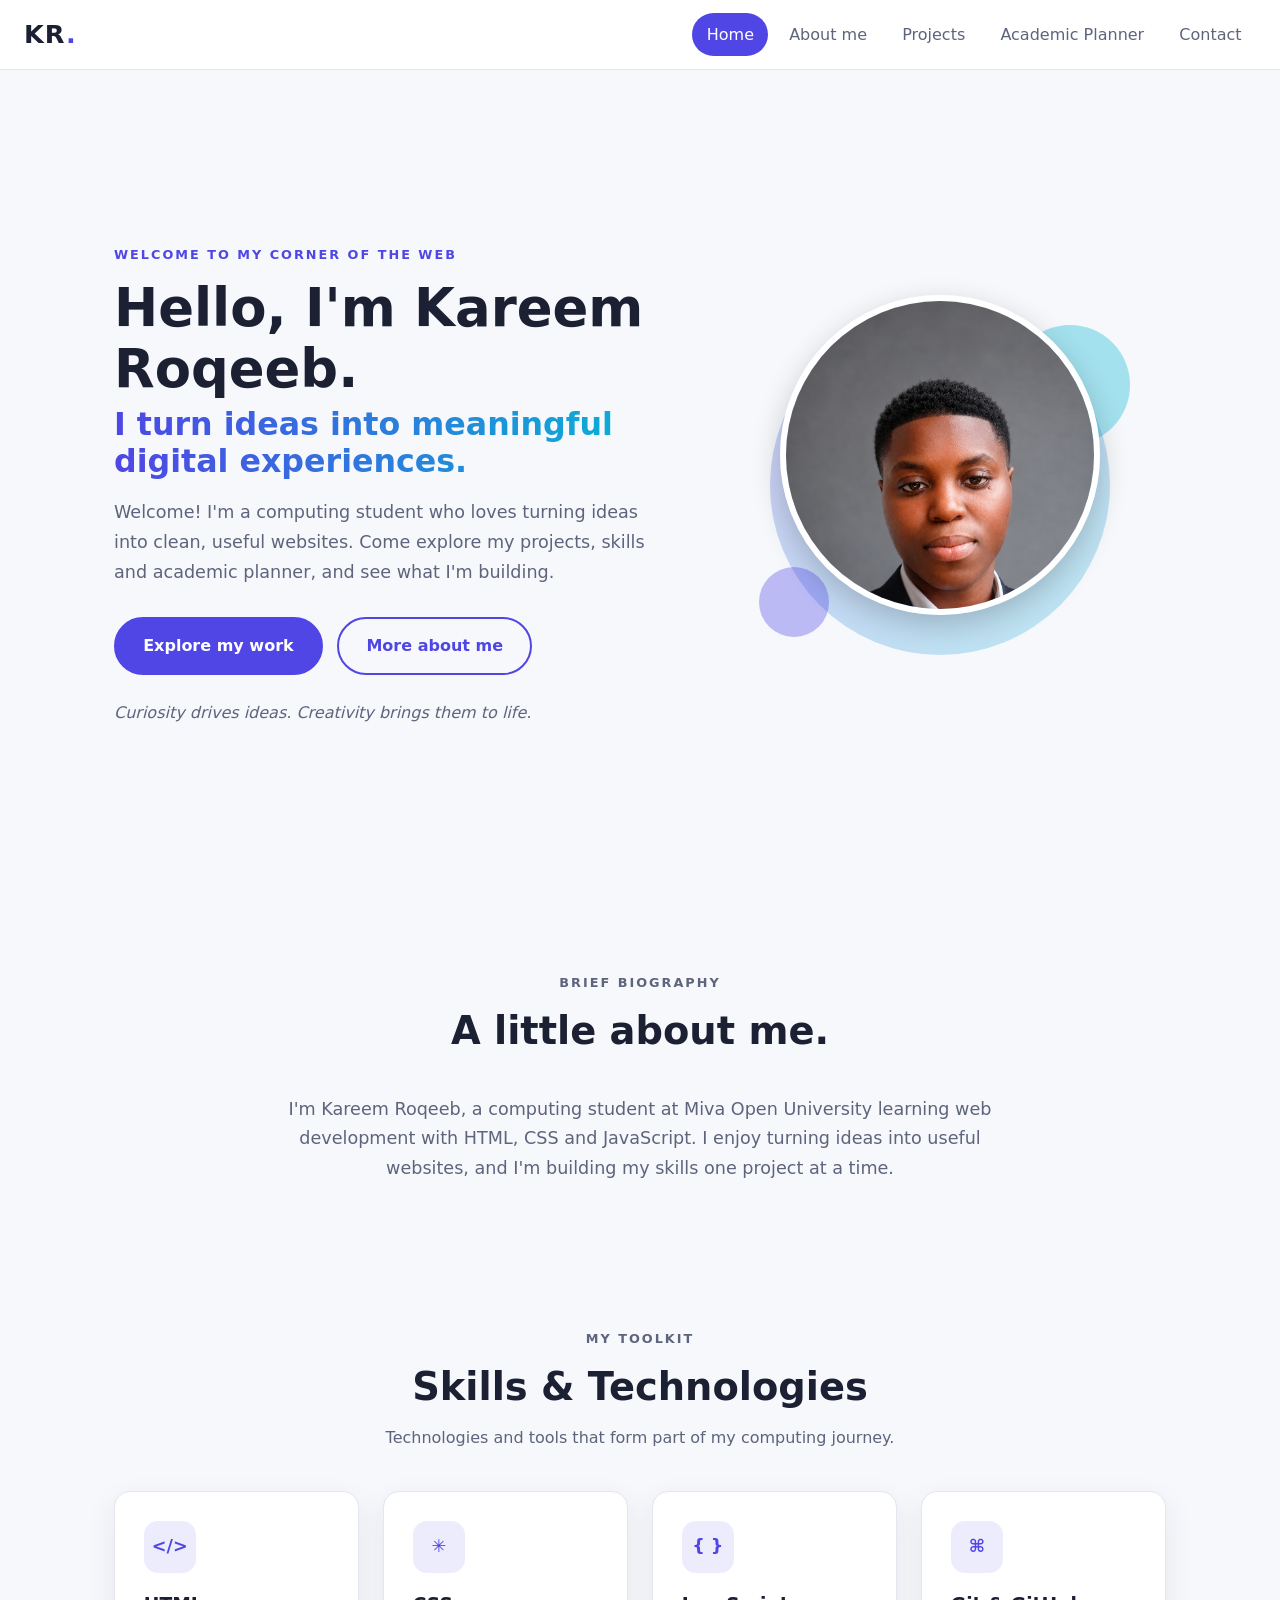
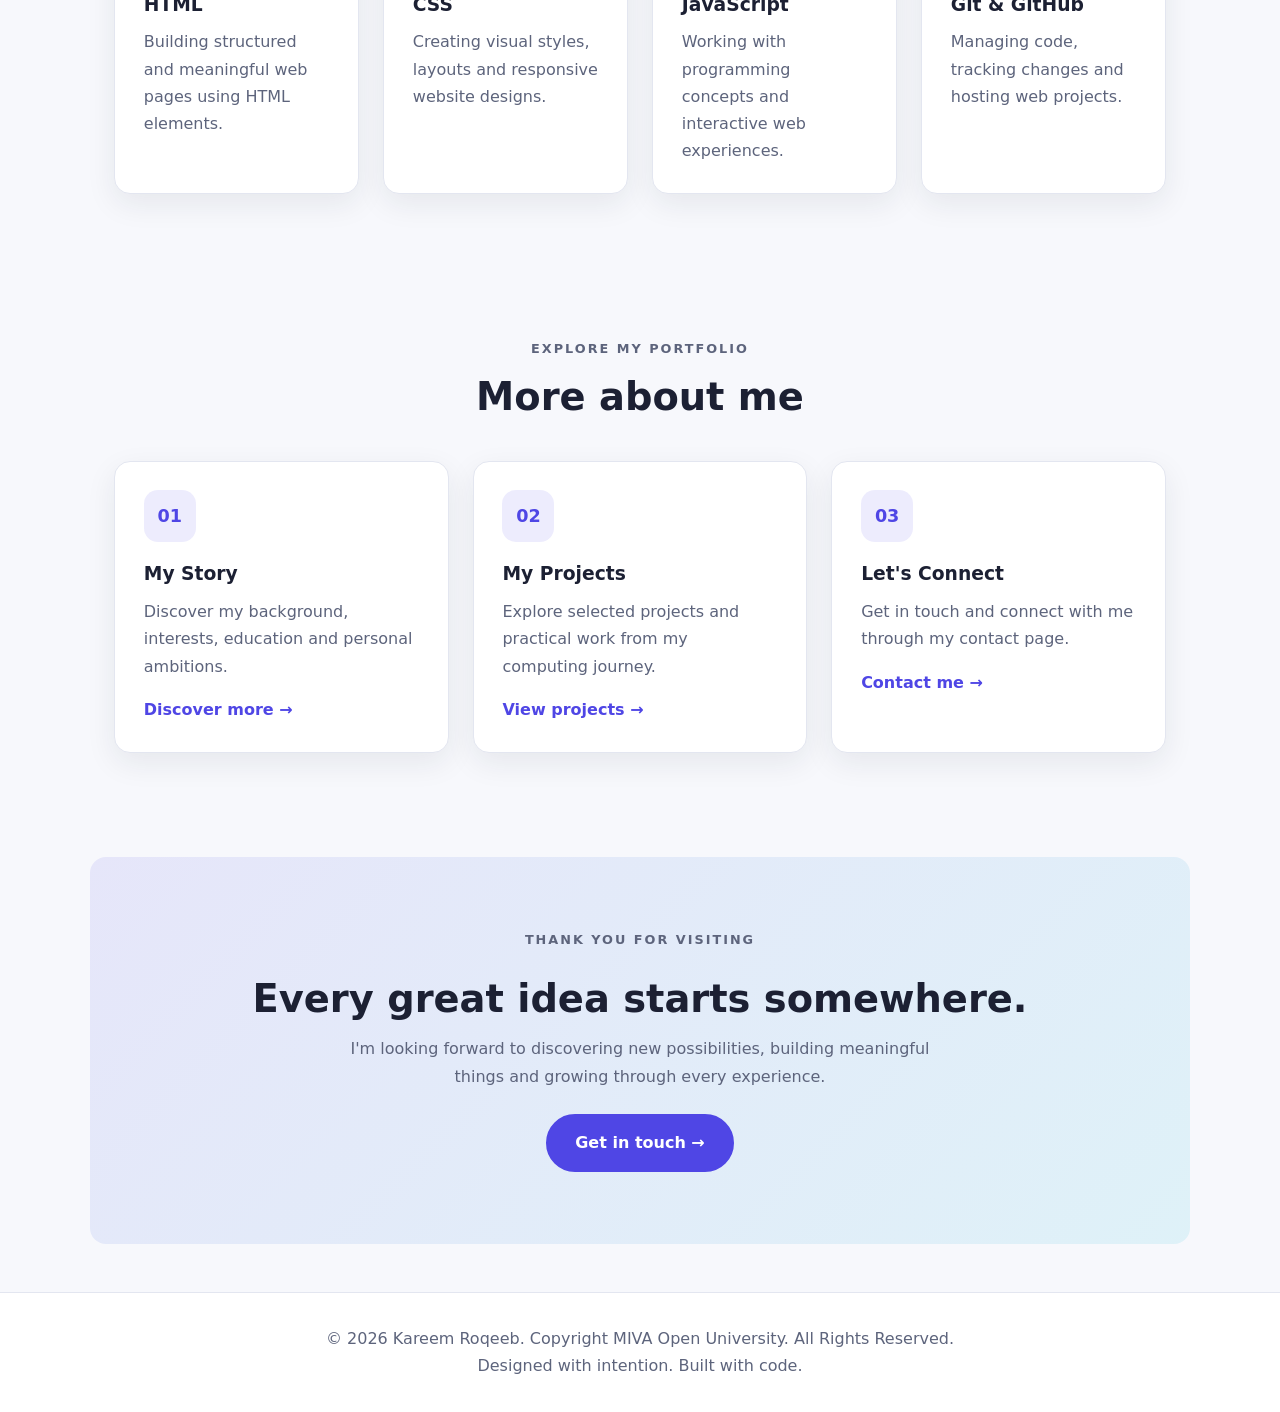
==== commit d36ed0e2: "Update navigation and content in index.html" ====
--- a/index.html
+++ b/index.html
@@ -26,8 +26,7 @@
 
     <nav class="nav-links" aria-label="Main navigation">
       <a class="active" href="index.html">Home</a>
-      <a href="about.html">About</a>
-      <a href="#skills">Skills</a>
+      <a href="about.html">About me</a>
       <a href="projects.html">Projects</a>
       <a href="planner.html">Academic Planner</a>
       <a href="contact.html">Contact</a>
@@ -134,4 +133,101 @@
           <h3>JavaScript</h3>
           <p>
             Working with programming concepts and
-            interactive web
+            interactive web experiences.
+          </p>
+        </article>
+
+        <article class="card skill-card">
+          <div class="card-icon">⌘</div>
+          <h3>Git &amp; GitHub</h3>
+          <p>
+            Managing code, tracking changes and
+            hosting web projects.
+          </p>
+        </article>
+
+      </div>
+
+    </section>
+
+
+    <!-- EXPLORE SECTION -->
+    <section class="section">
+
+      <div class="section-heading">
+        <p class="eyebrow">EXPLORE MY PORTFOLIO</p>
+        <h2>More about me</h2>
+      </div>
+
+      <div class="card-grid">
+
+        <article class="card">
+          <div class="card-icon">01</div>
+          <h3>My Story</h3>
+          <p>
+            Discover my background, interests, education
+            and personal ambitions.
+          </p>
+          <a class="text-link" href="about.html">
+            Discover more →
+          </a>
+        </article>
+
+        <article class="card">
+          <div class="card-icon">02</div>
+          <h3>My Projects</h3>
+          <p>
+            Explore selected projects and practical work
+            from my computing journey.
+          </p>
+          <a class="text-link" href="projects.html">
+            View projects →
+          </a>
+        </article>
+
+        <article class="card">
+          <div class="card-icon">03</div>
+          <h3>Let's Connect</h3>
+          <p>
+            Get in touch and connect with me through
+            my contact page.
+          </p>
+          <a class="text-link" href="contact.html">
+            Contact me →
+          </a>
+        </article>
+
+      </div>
+
+    </section>
+
+
+    <!-- CALL TO ACTION -->
+    <section class="section closing-section">
+      <p class="eyebrow">THANK YOU FOR VISITING</p>
+      <h2>Every great idea starts somewhere.</h2>
+      <p>
+        I'm looking forward to discovering new possibilities,
+        building meaningful things and growing through every experience.
+      </p>
+
+      <a class="button primary" href="contact.html">
+        Get in touch →
+      </a>
+    </section>
+
+  </main>
+
+
+  <!-- FOOTER -->
+  <footer class="site-footer">
+    <p>
+      &copy; <span class="year">2026</span> Kareem Roqeeb.
+      Copyright MIVA Open University. All Rights Reserved.
+    </p>
+
+    <p>Designed with intention. Built with code.</p>
+  </footer>
+
+</body>
+</html>
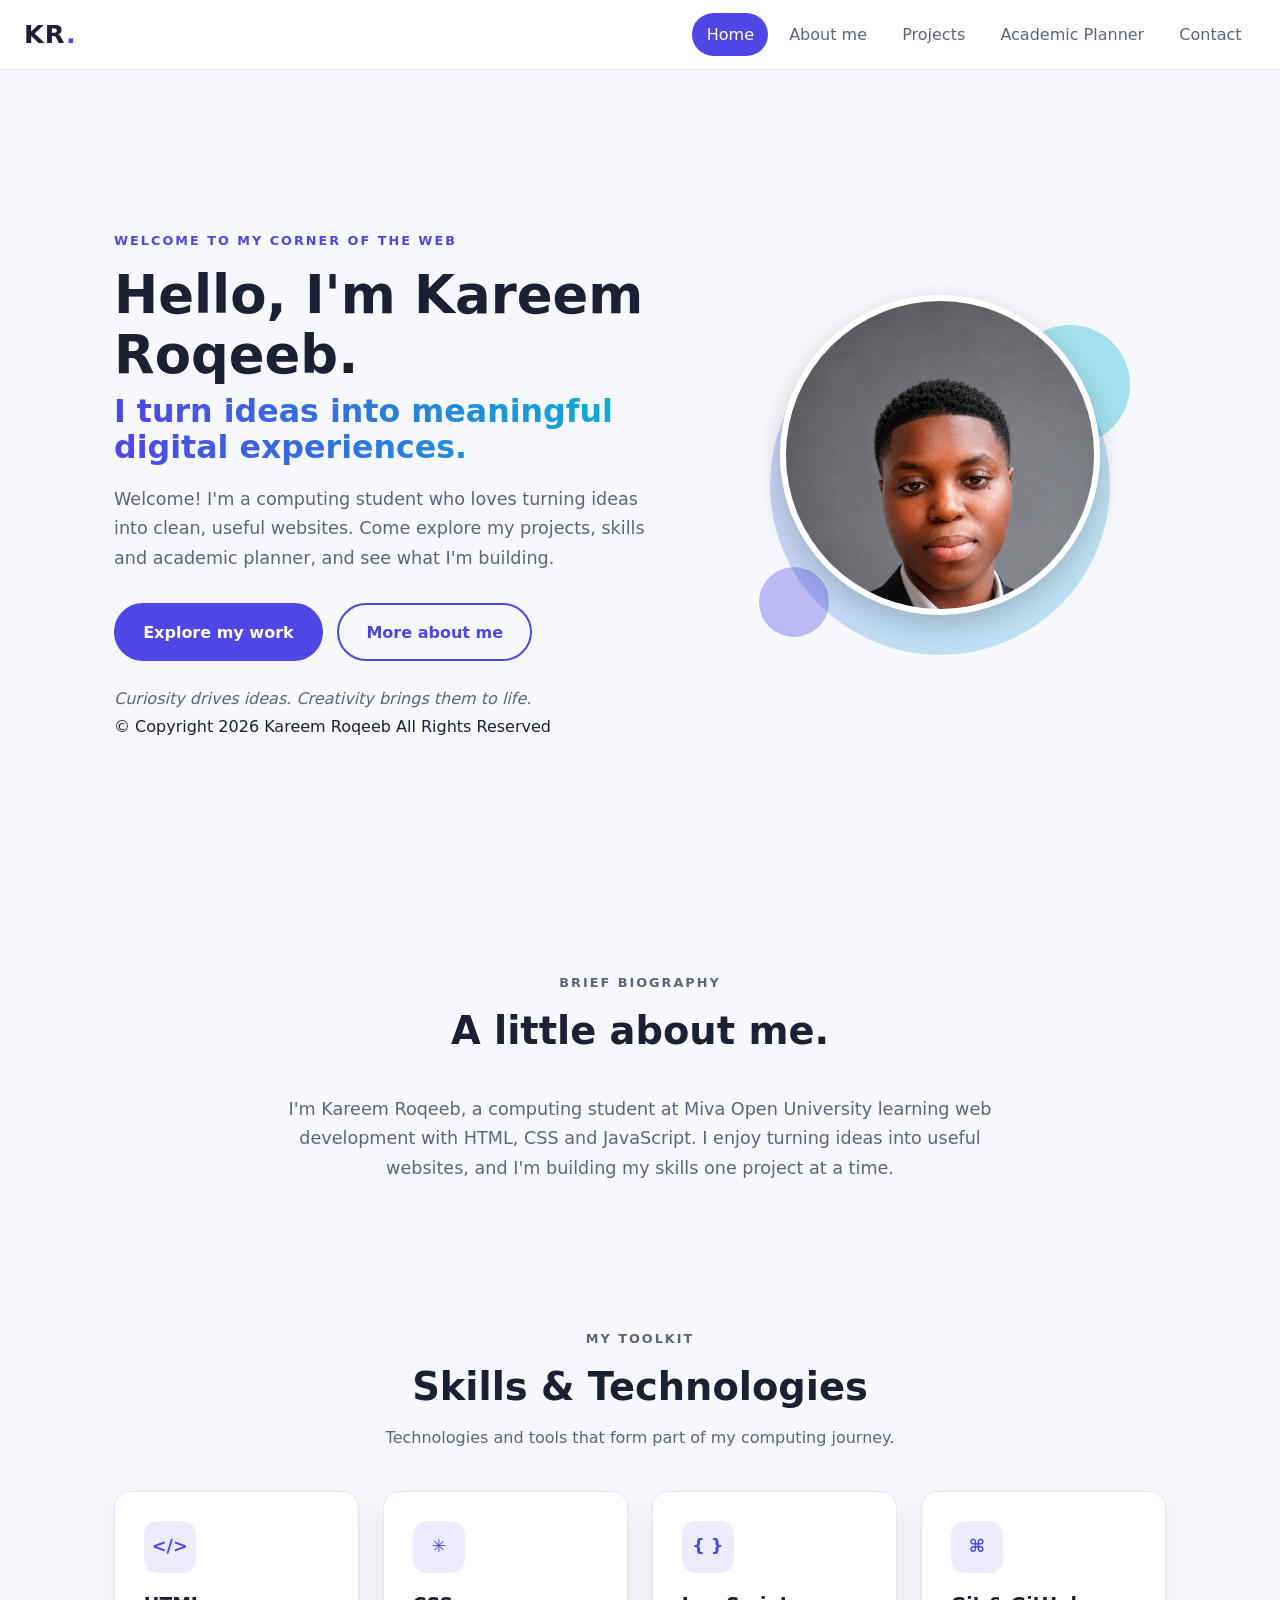
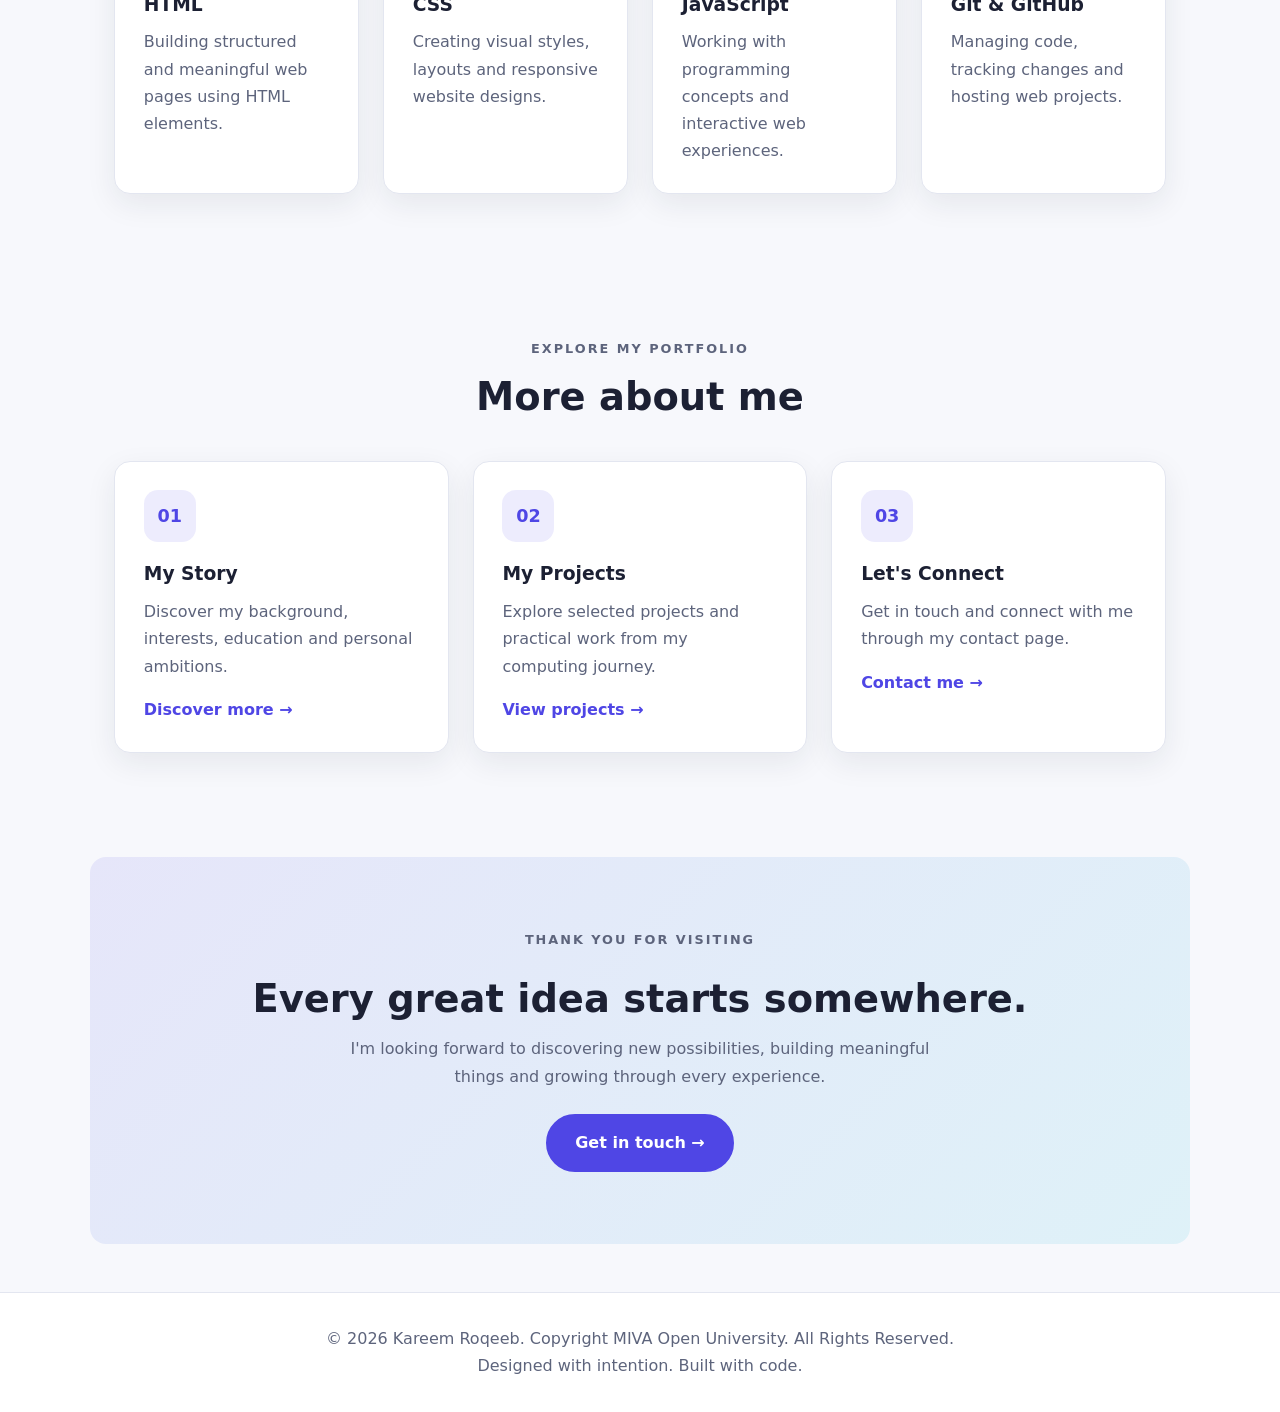
==== commit 8af5a343: "Update index.html" ====
--- a/index.html
+++ b/index.html
@@ -24,13 +24,13 @@
       ☰
     </button>
 
-    <nav class="nav-links" aria-label="Main navigation">
-      <a class="active" href="index.html">Home</a>
-      <a href="about.html">About me</a>
-      <a href="projects.html">Projects</a>
-      <a href="planner.html">Academic Planner</a>
-      <a href="contact.html">Contact</a>
-    </nav>
+   <nav class="nav-links" aria-label="Main navigation">
+  <a class="active" href="index.html">Home</a>
+  <a href="about.html">About me</a>
+  <a href="projects.html">Projects</a>
+  <a href="planner.html">Academic Planner</a>
+  <a href="contact.html">Contact</a>
+</nav>
   </header>
 
 
@@ -64,8 +64,12 @@
         </div>
 
         <p class="hero-tagline">
-          Curiosity drives ideas. Creativity brings them to life.
-        </p>
+  Curiosity drives ideas. Creativity brings them to life.
+</p>
+
+<p class="home-copyright">
+  &copy; Copyright 2026 Kareem Roqeeb All Rights Reserved
+</p>
       </div>
 
       <div class="hero-visual">
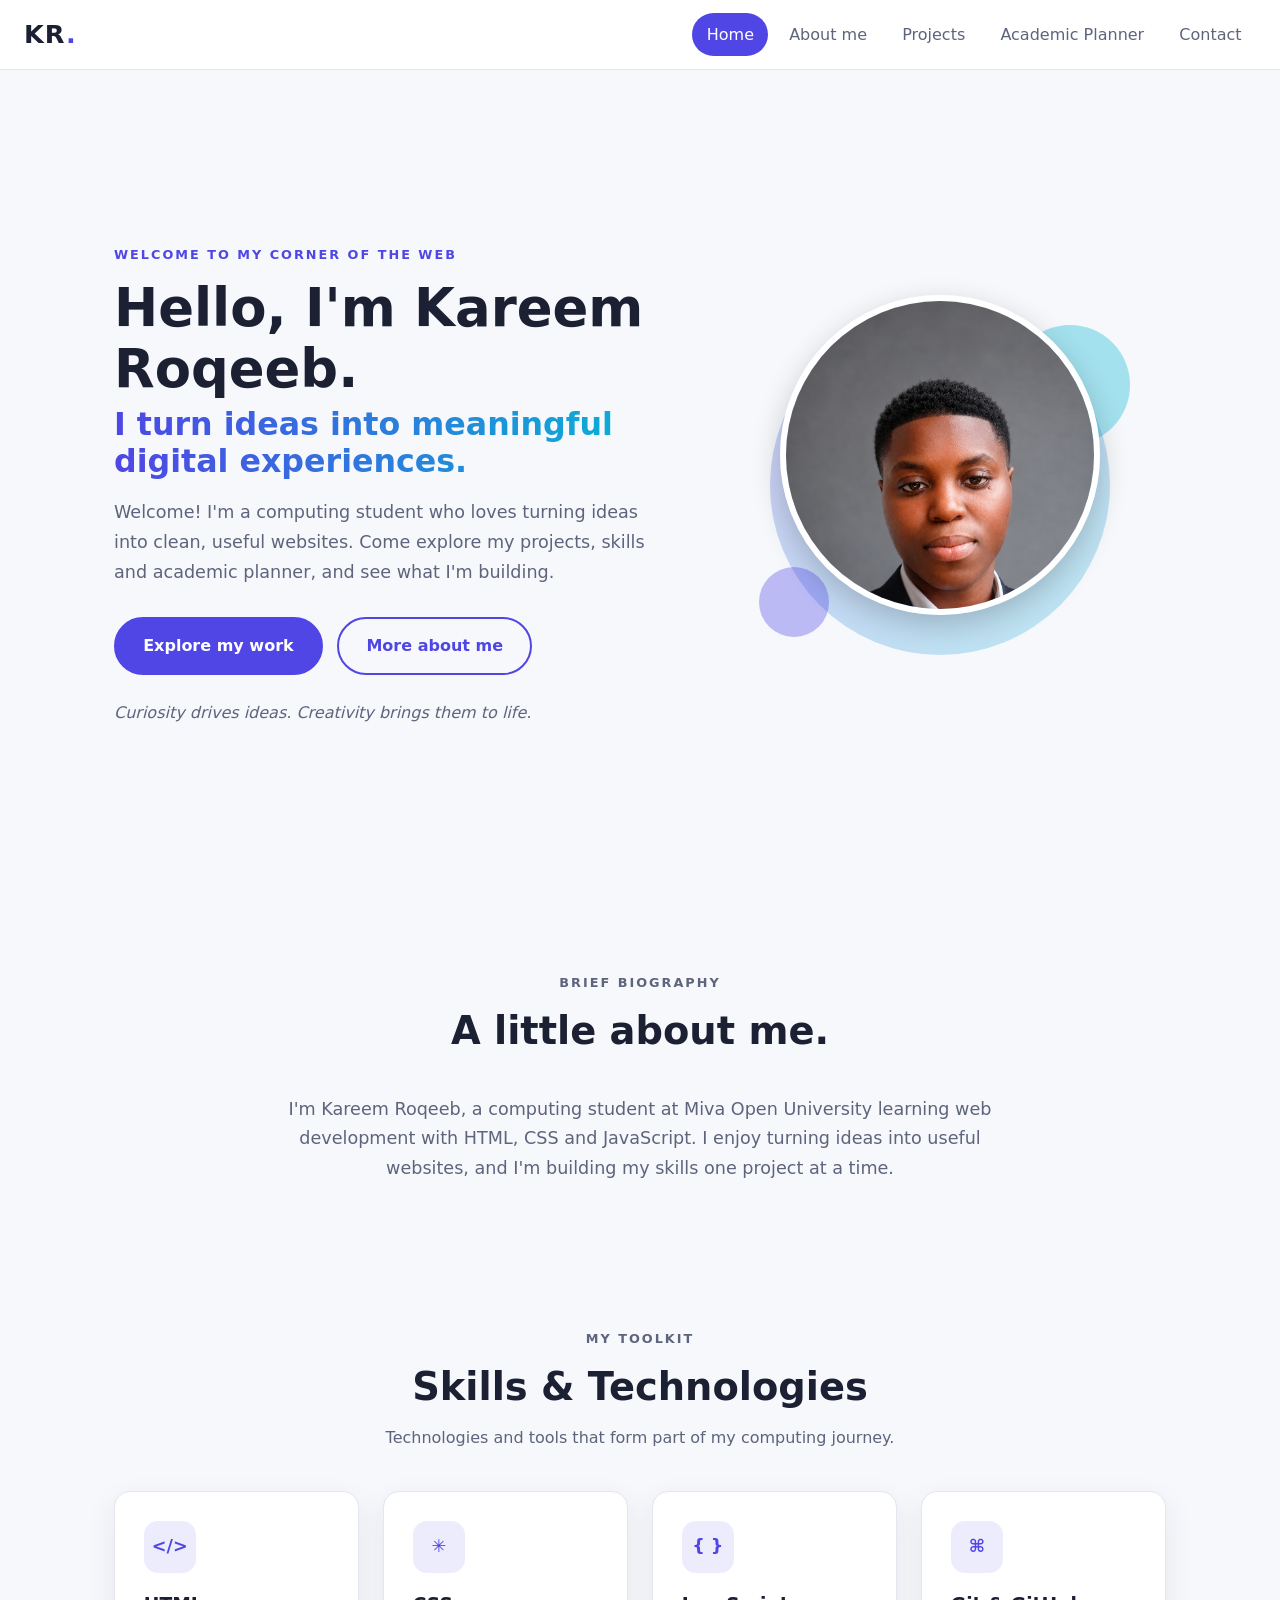
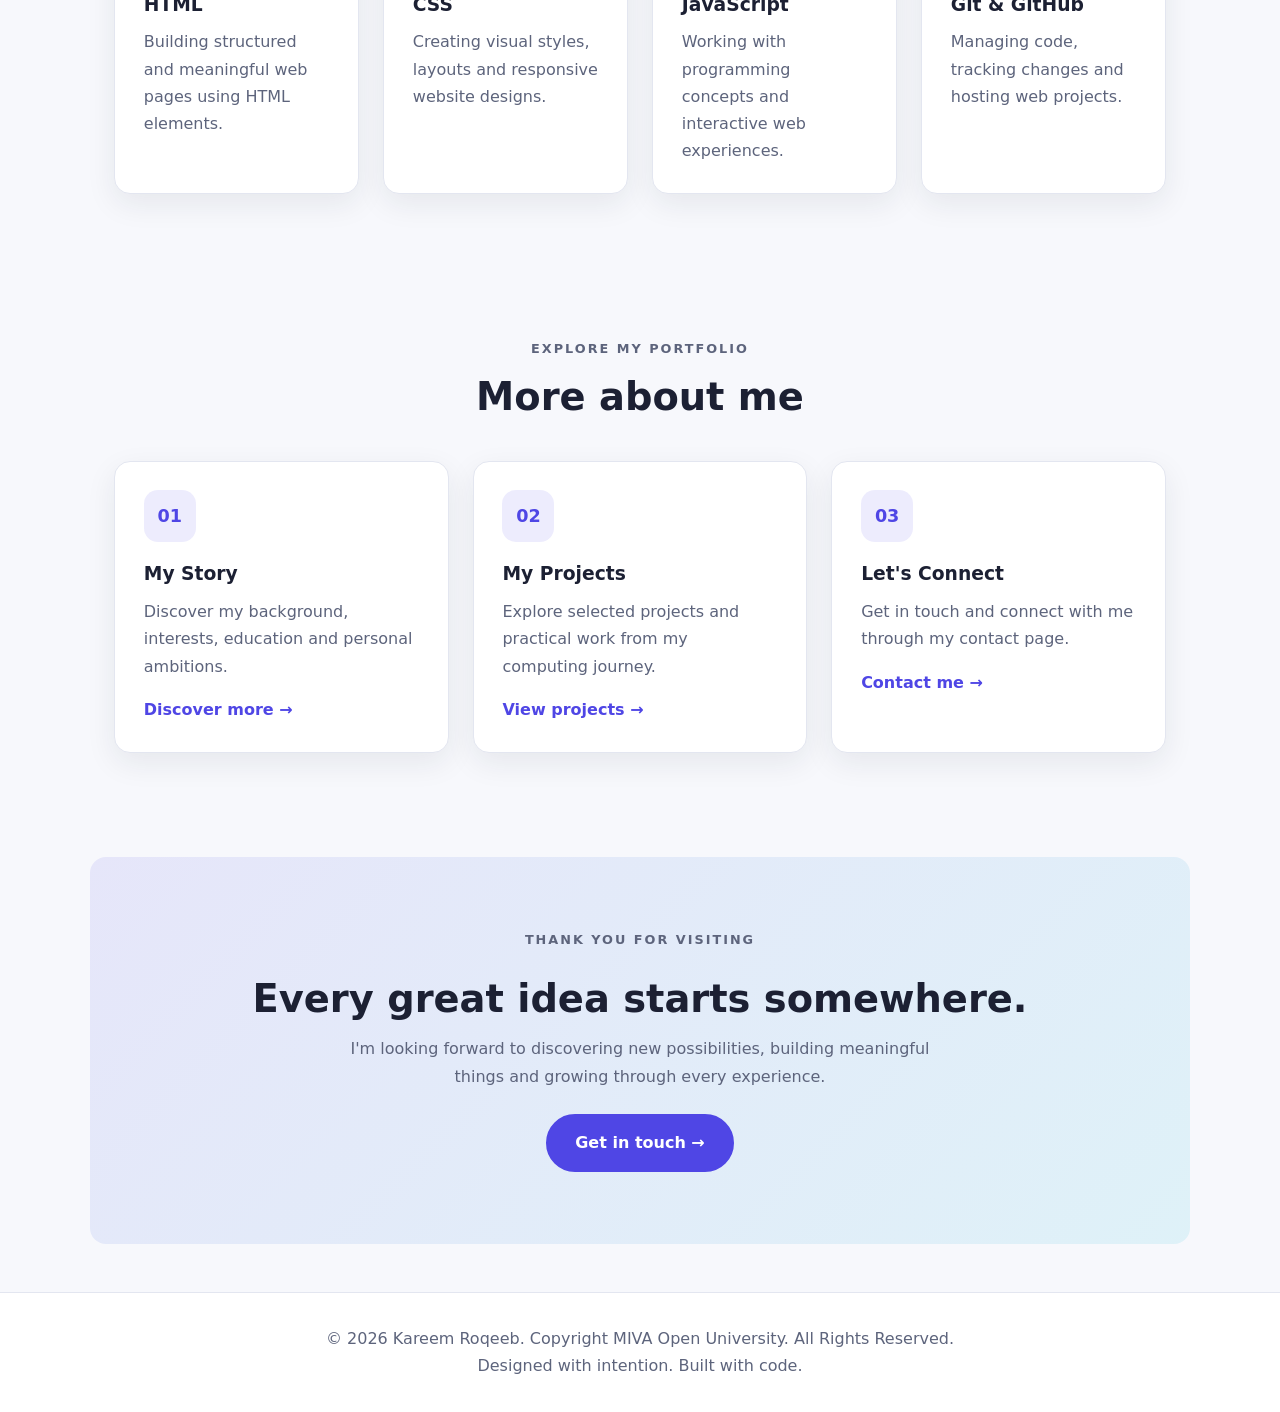
==== commit 48e0586c: "Update index.html" ====
--- a/index.html
+++ b/index.html
@@ -67,9 +67,6 @@
   Curiosity drives ideas. Creativity brings them to life.
 </p>
 
-<p class="home-copyright">
-  &copy; Copyright 2026 Kareem Roqeeb All Rights Reserved
-</p>
       </div>
 
       <div class="hero-visual">
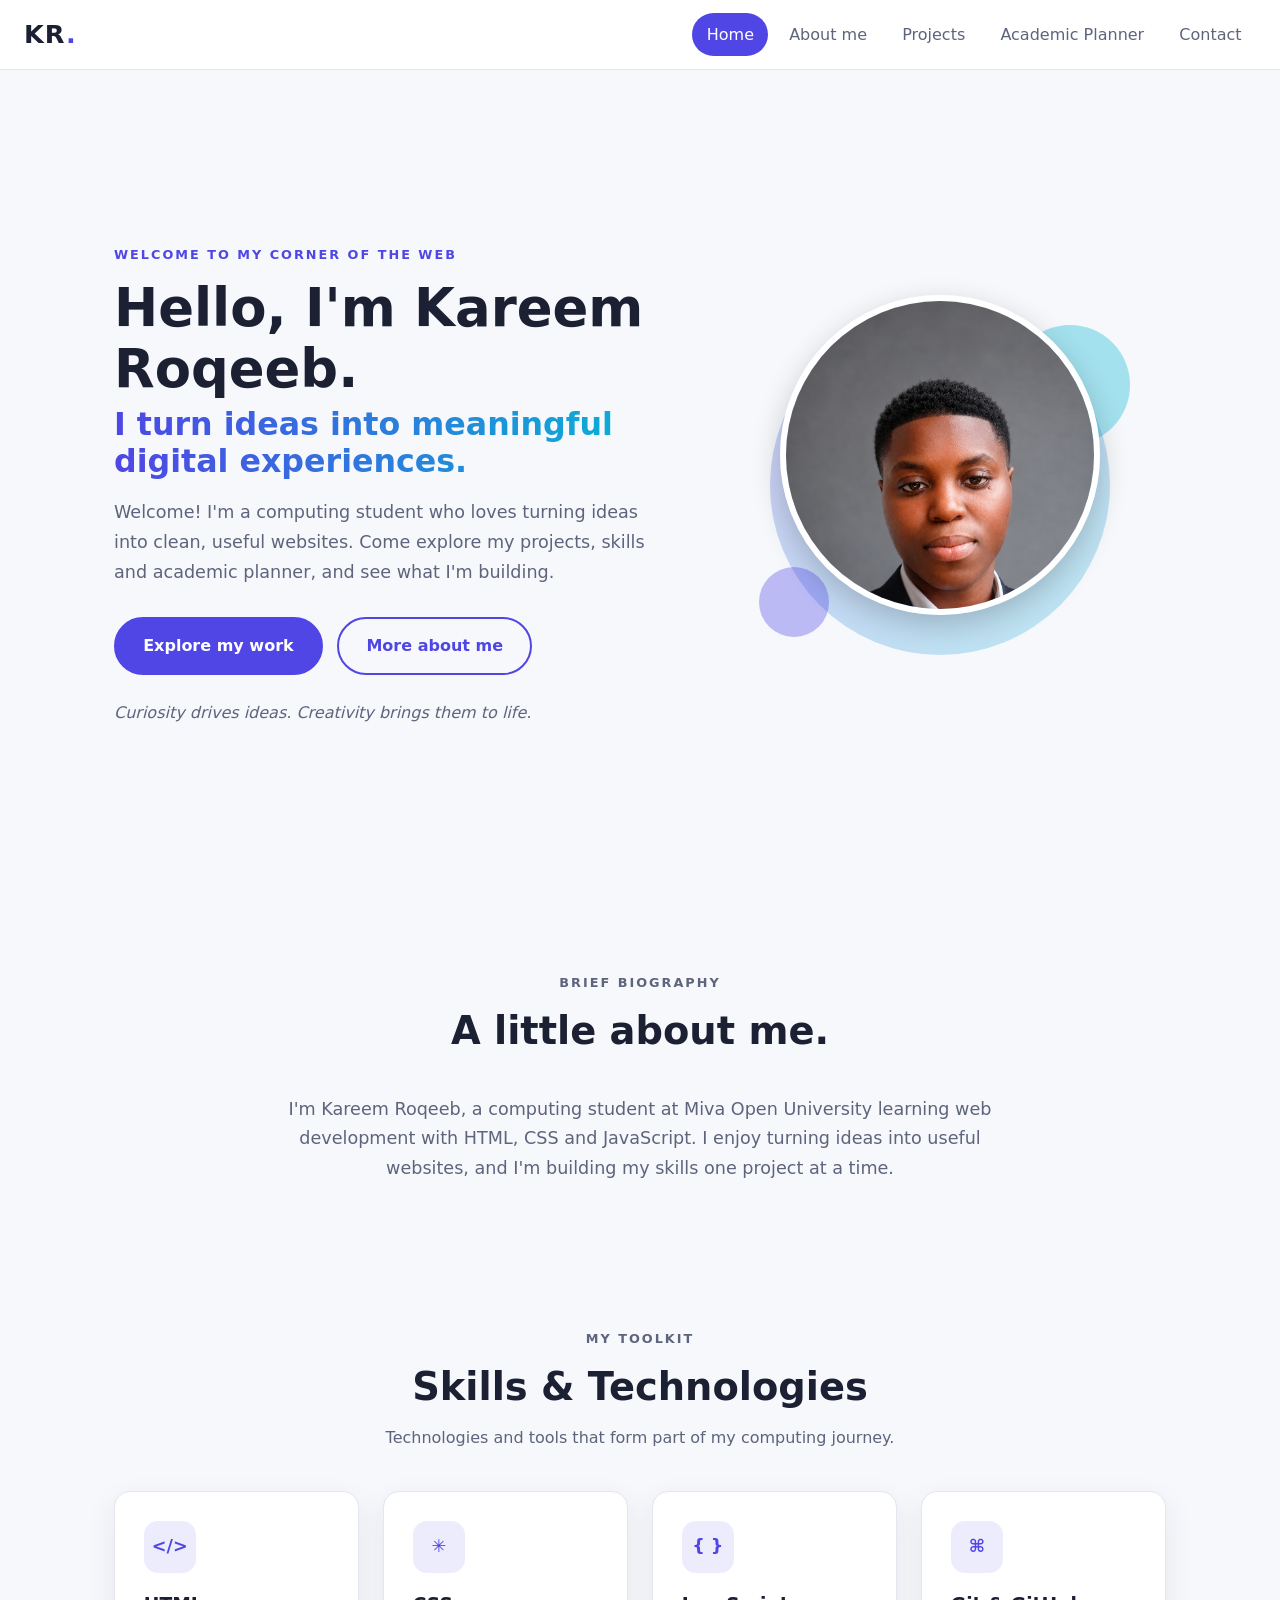
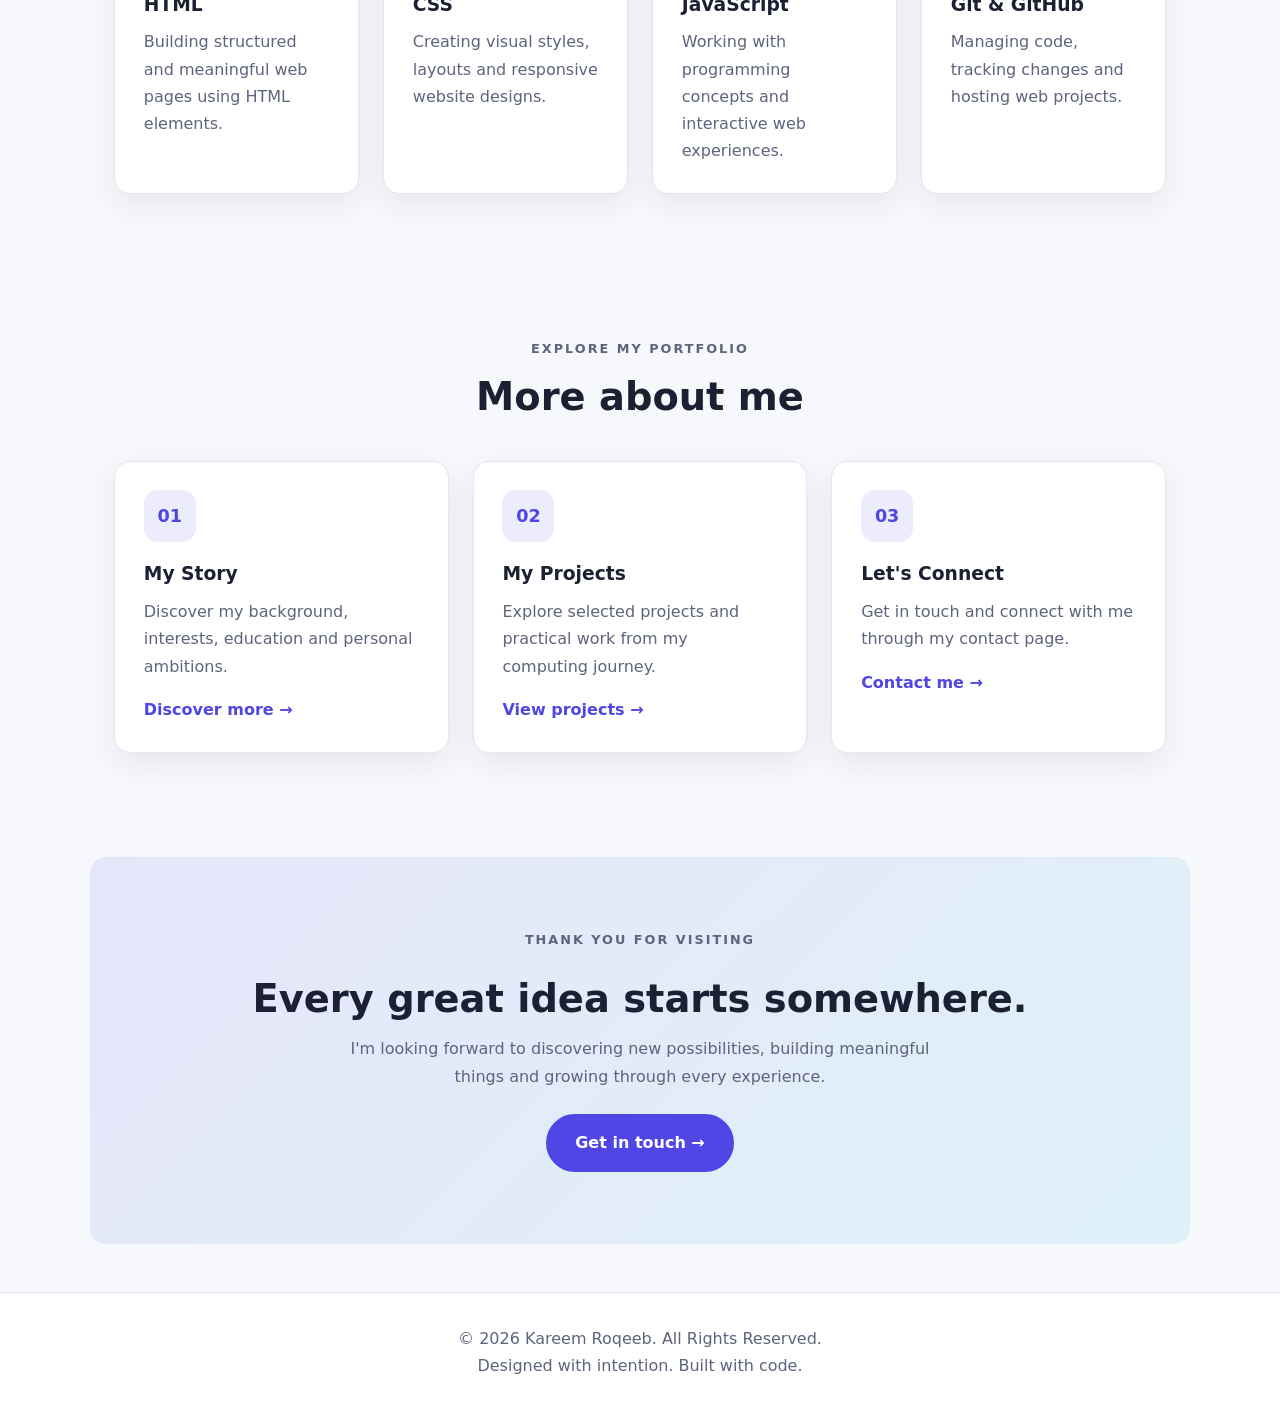
==== commit 04f8f251: "Refactor HTML structure and clean up footer" ====
--- a/index.html
+++ b/index.html
@@ -24,13 +24,13 @@
       ☰
     </button>
 
-   <nav class="nav-links" aria-label="Main navigation">
-  <a class="active" href="index.html">Home</a>
-  <a href="about.html">About me</a>
-  <a href="projects.html">Projects</a>
-  <a href="planner.html">Academic Planner</a>
-  <a href="contact.html">Contact</a>
-</nav>
+    <nav class="nav-links" aria-label="Main navigation">
+      <a class="active" href="index.html">Home</a>
+      <a href="about.html">About me</a>
+      <a href="projects.html">Projects</a>
+      <a href="planner.html">Academic Planner</a>
+      <a href="contact.html">Contact</a>
+    </nav>
   </header>
 
 
@@ -64,9 +64,8 @@
         </div>
 
         <p class="hero-tagline">
-  Curiosity drives ideas. Creativity brings them to life.
-</p>
-
+          Curiosity drives ideas. Creativity brings them to life.
+        </p>
       </div>
 
       <div class="hero-visual">
@@ -222,11 +221,7 @@
 
   <!-- FOOTER -->
   <footer class="site-footer">
-    <p>
-      &copy; <span class="year">2026</span> Kareem Roqeeb.
-      Copyright MIVA Open University. All Rights Reserved.
-    </p>
-
+    <p>&copy; <span class="year">2026</span> Kareem Roqeeb. All Rights Reserved.</p>
     <p>Designed with intention. Built with code.</p>
   </footer>
 
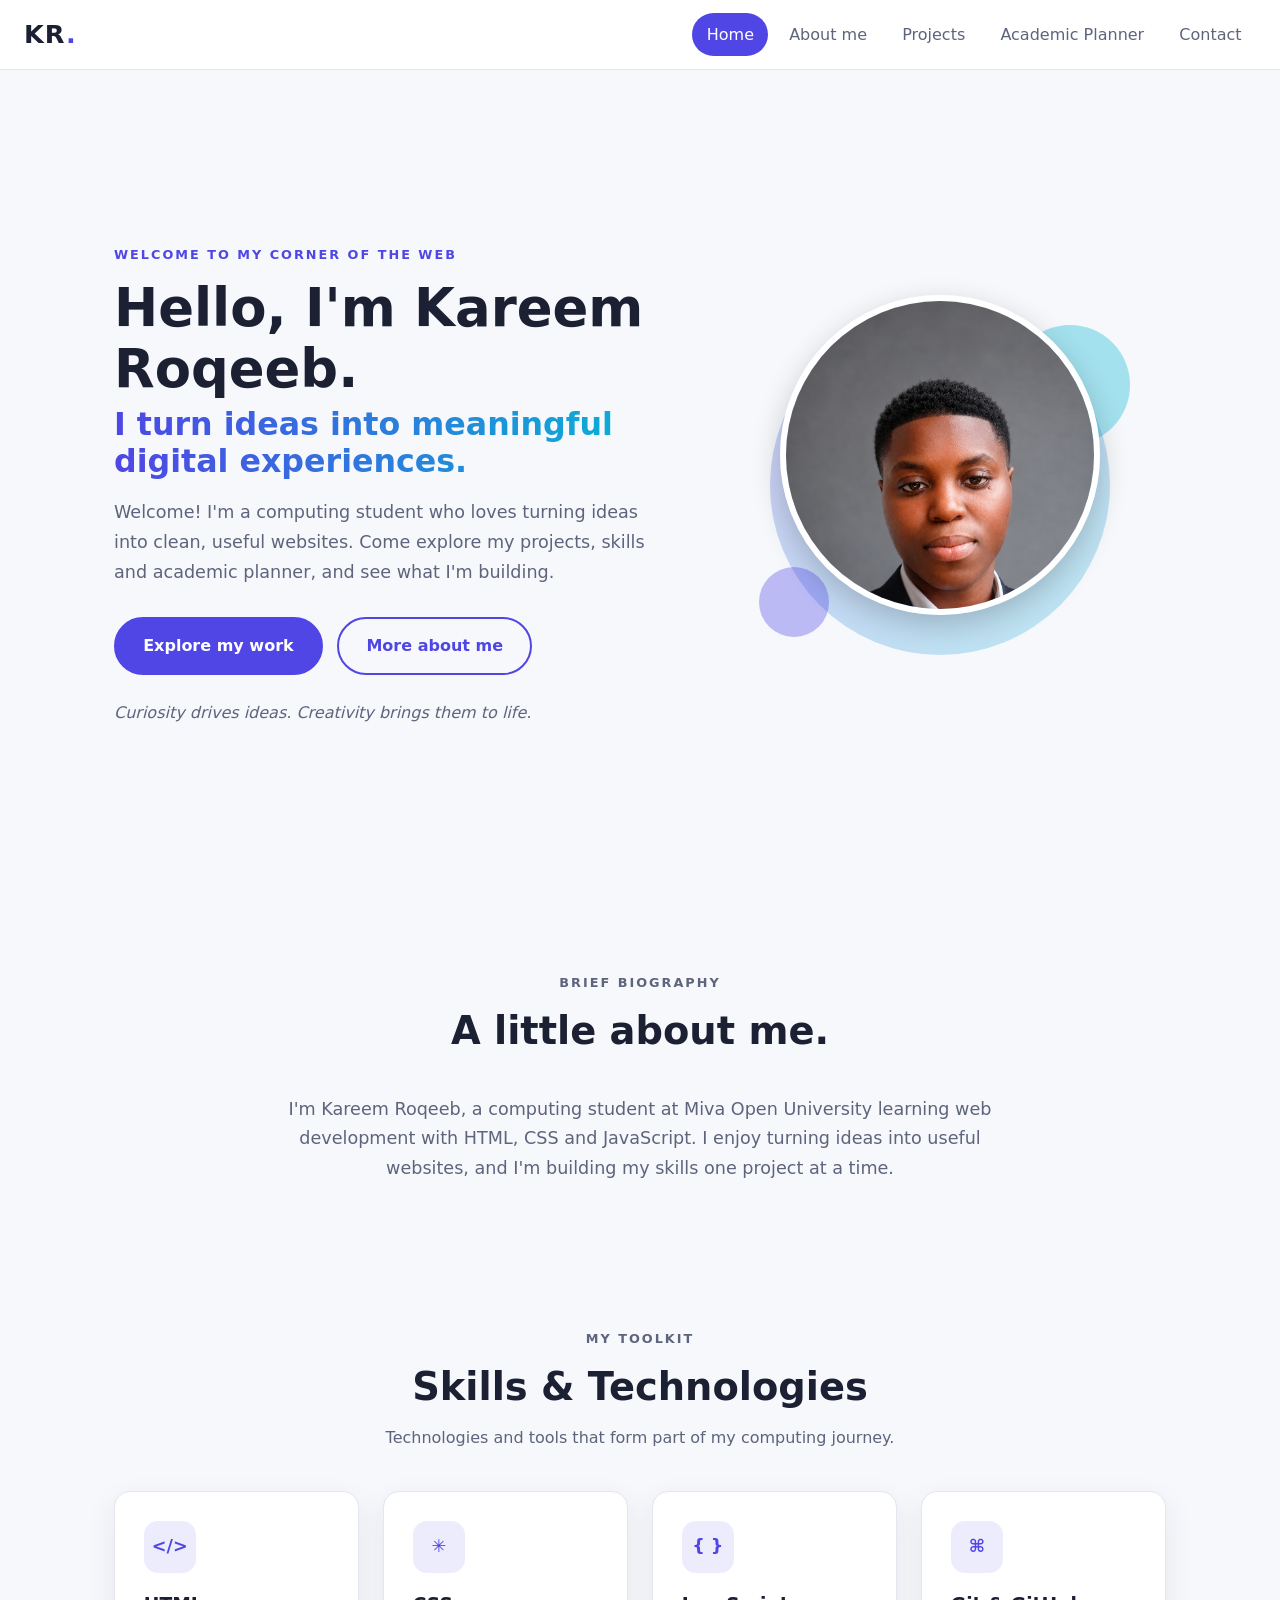
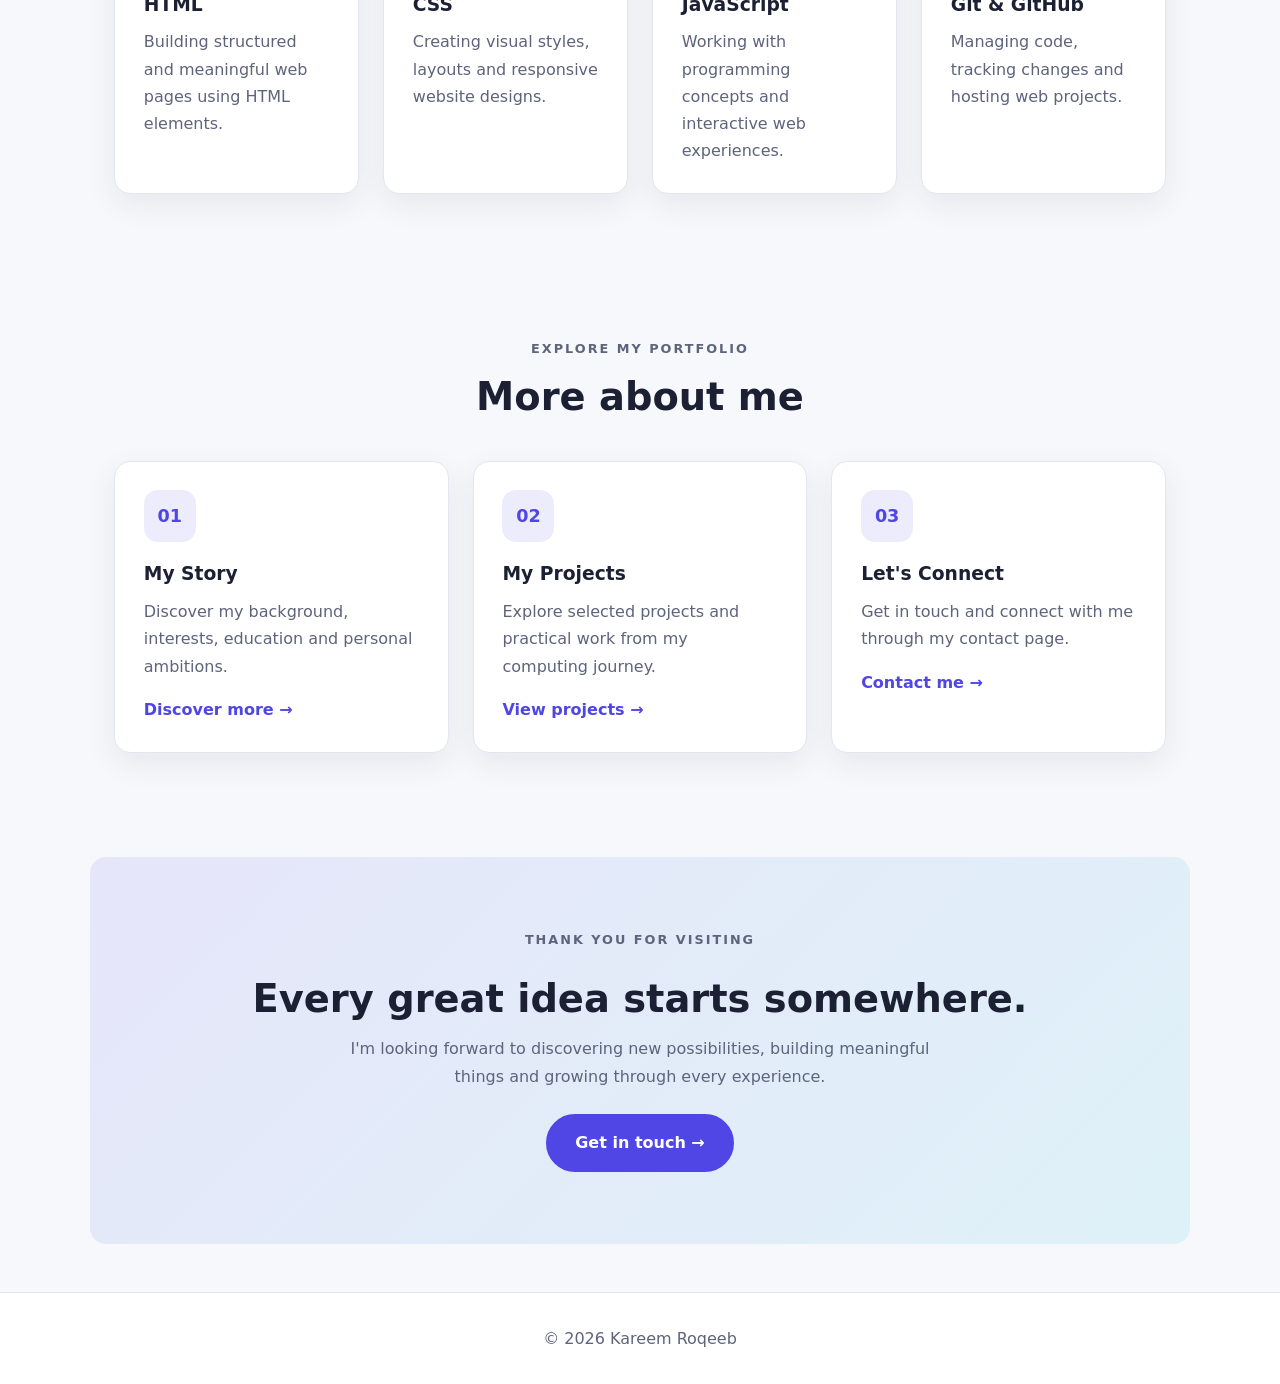
==== commit f4714959: "Simplify footer in index.html Removed redundant footer content and simplified the footer structure." ====
--- a/index.html
+++ b/index.html
@@ -218,12 +218,10 @@
 
   </main>
 
-
-  <!-- FOOTER -->
-  <footer class="site-footer">
-    <p>&copy; <span class="year">2026</span> Kareem Roqeeb. All Rights Reserved.</p>
-    <p>Designed with intention. Built with code.</p>
-  </footer>
+<!-- FOOTER -->
+<footer class="site-footer">
+  <p>&copy; <span class="year">2026</span> Kareem Roqeeb</p>
+</footer>
 
 </body>
 </html>
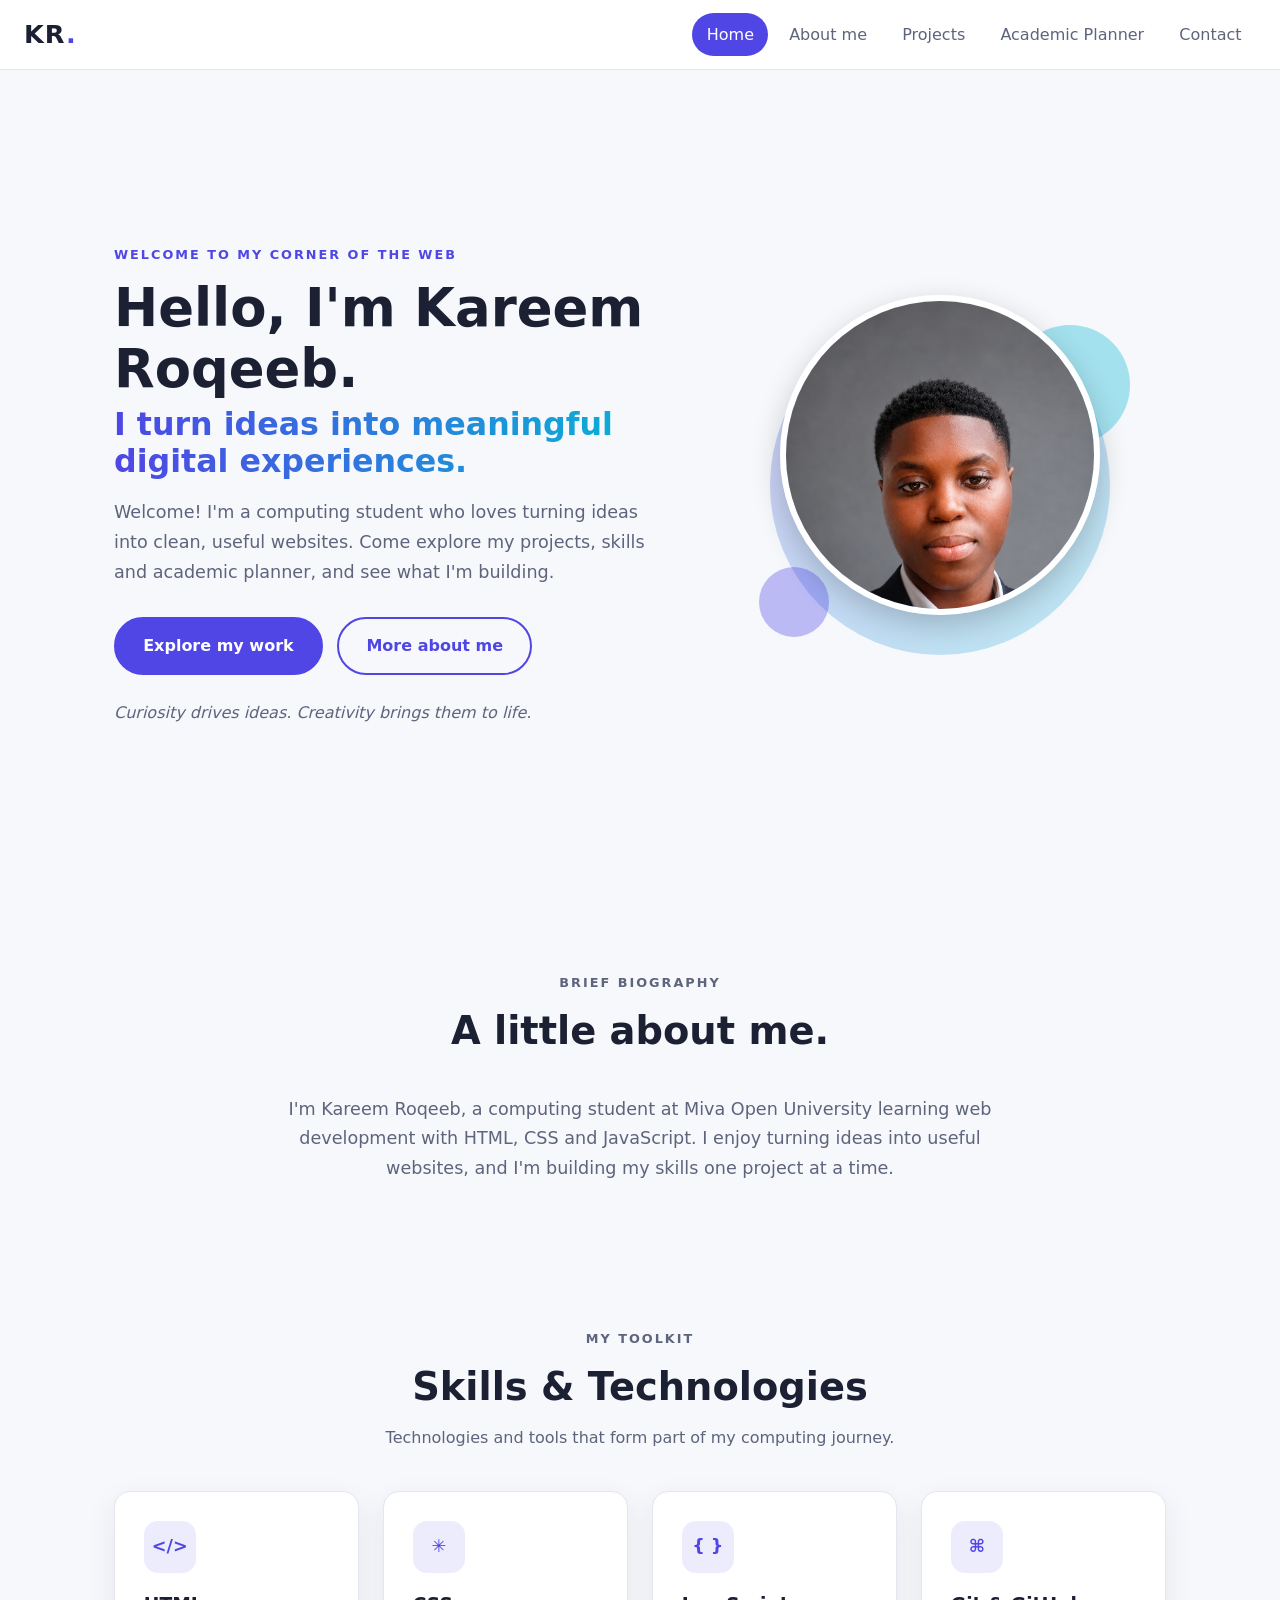
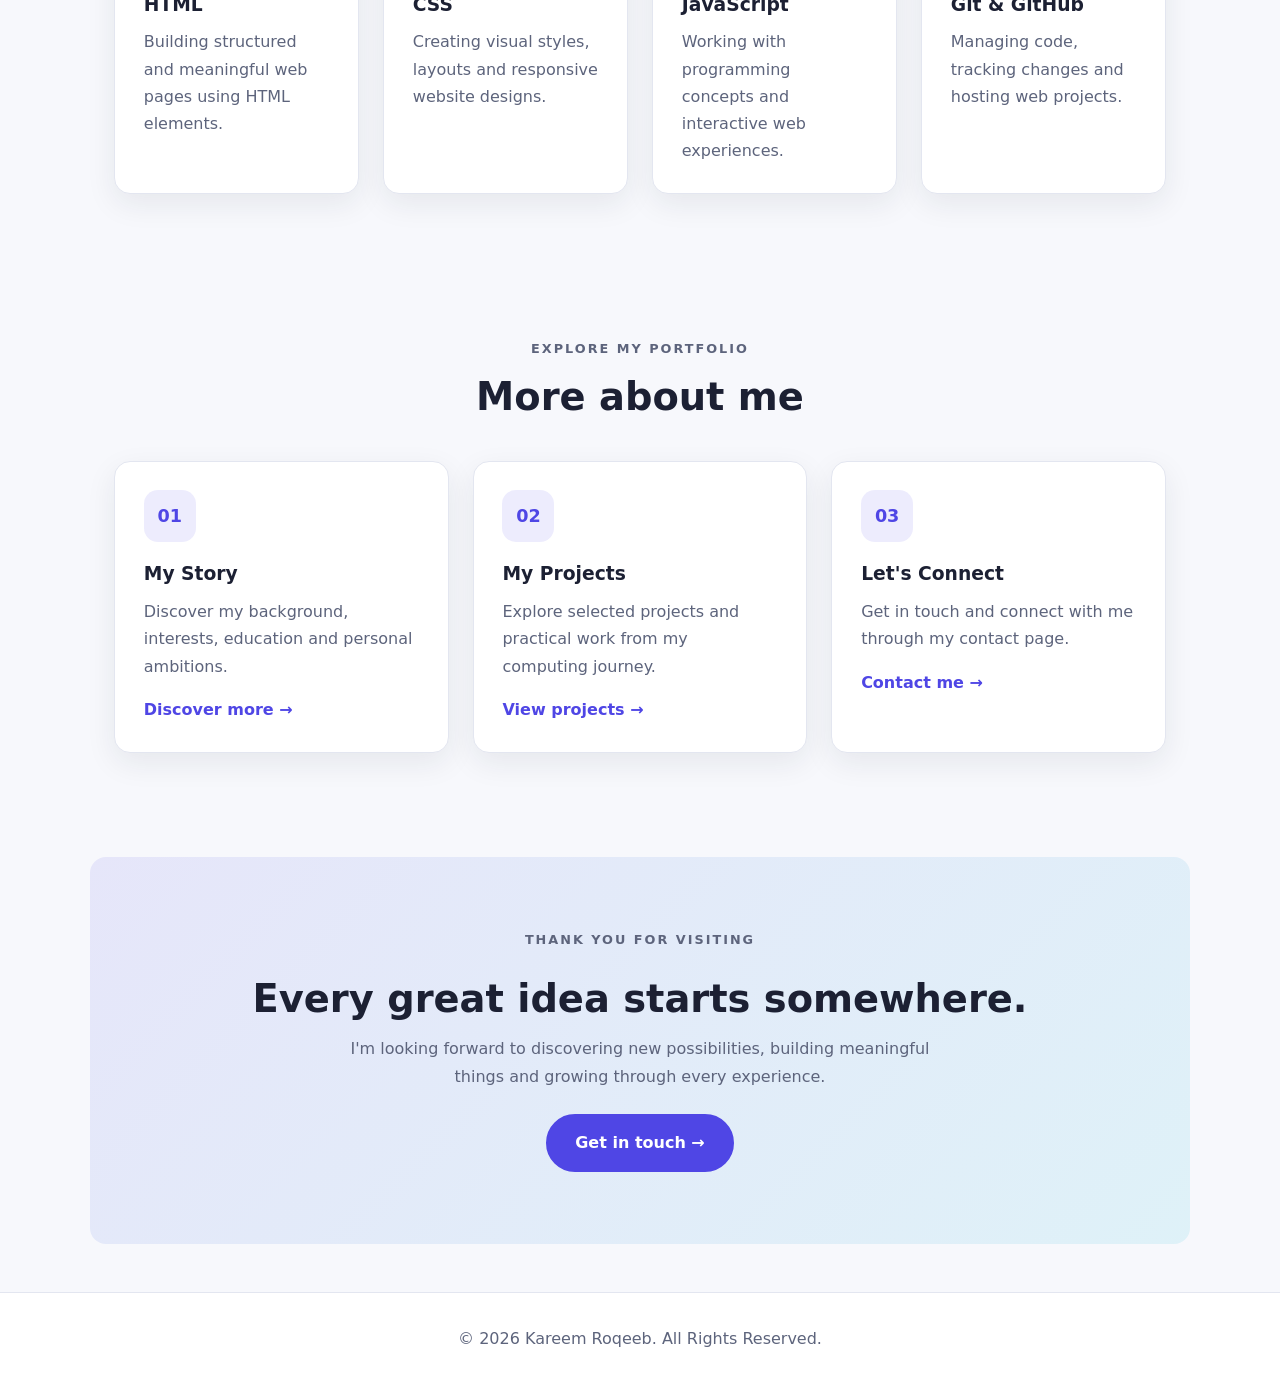
==== commit 9b5f137a: "Update footer text to include 'All Rights Reserved'" ====
--- a/index.html
+++ b/index.html
@@ -220,8 +220,7 @@
 
 <!-- FOOTER -->
 <footer class="site-footer">
-  <p>&copy; <span class="year">2026</span> Kareem Roqeeb</p>
-</footer>
+ <p>&copy; <span class="year">2026</span> Kareem Roqeeb. All Rights Reserved.</p></footer>
 
 </body>
 </html>
